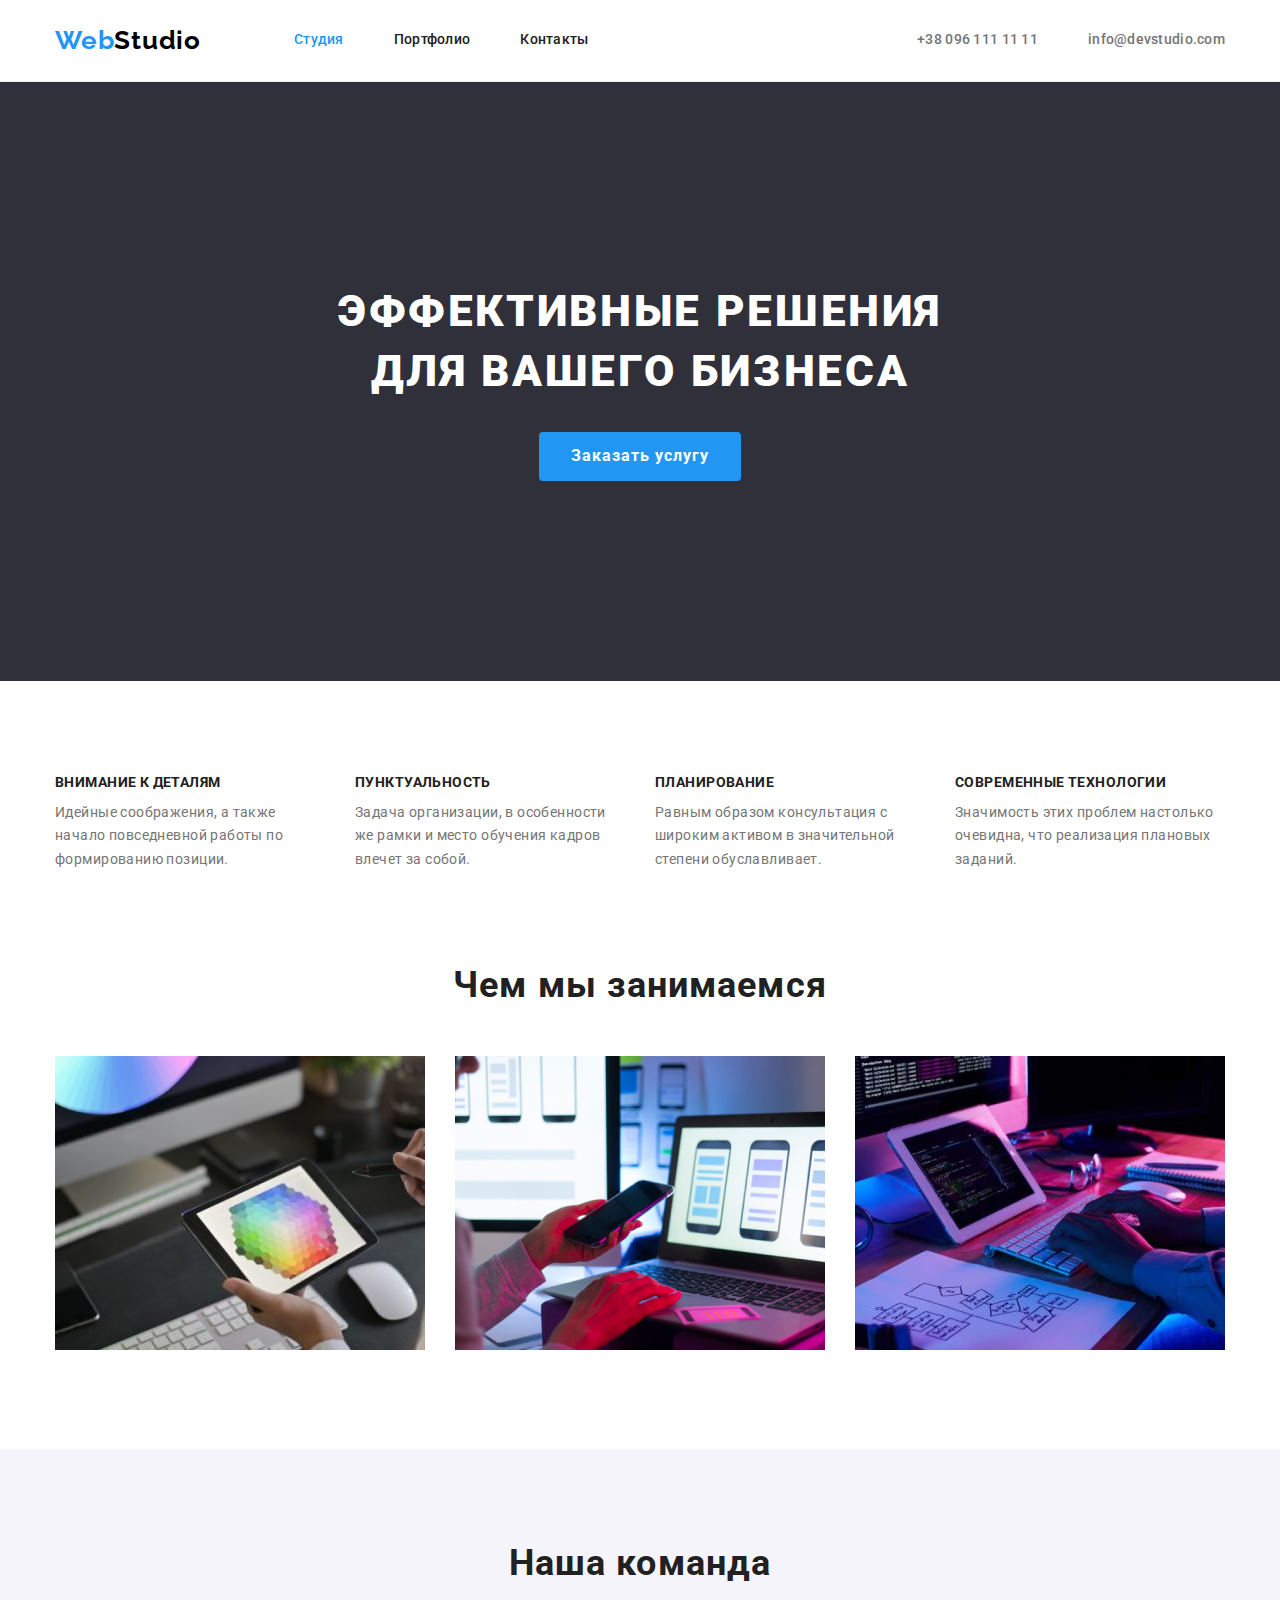
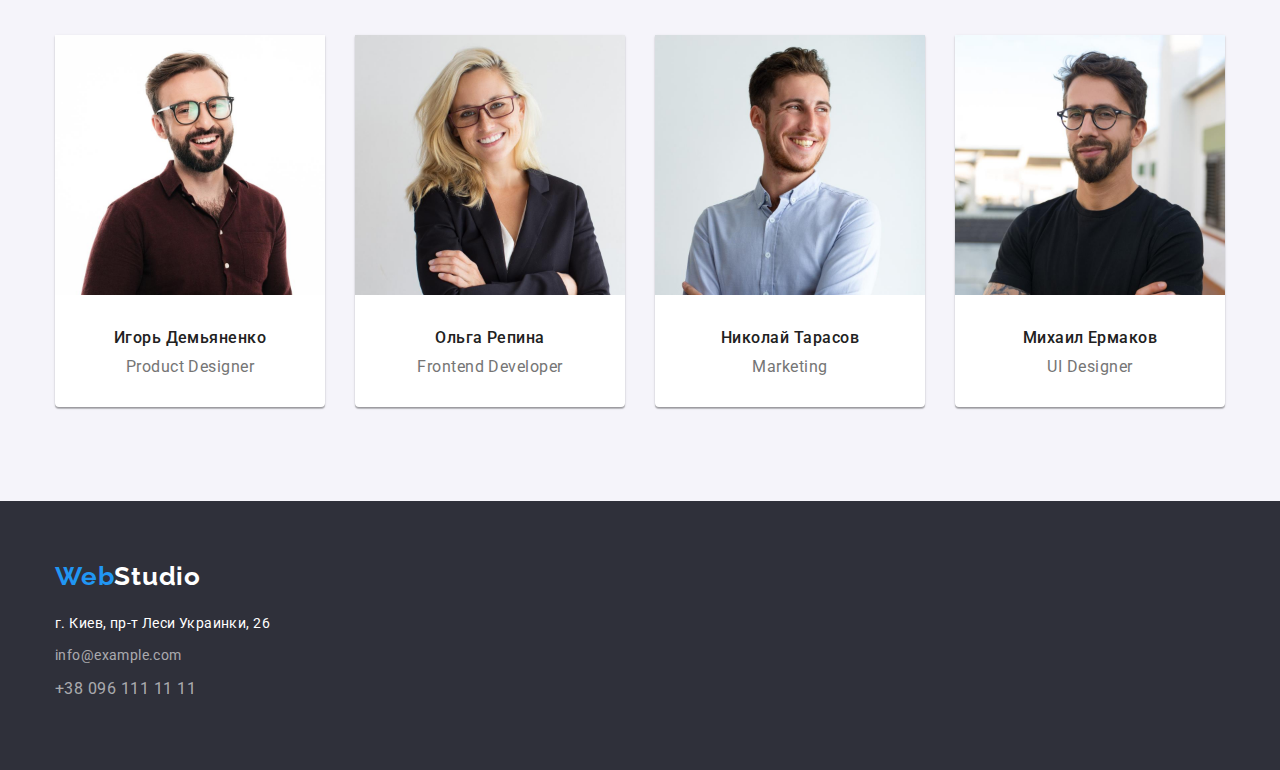
==== index.html @ f5efb0a4 "Initial commit" ====
<!DOCTYPE html>
<html lang="en">
  <head>
    <meta charset="UTF-8" />
    <meta http-equiv="X-UA-Compatible" content="IE=edge" />
    <meta name="viewport" content="width=device-width, initial-scale=1.0" />
    <title>WebStudio 2</title>
    <!-- Project fonts -->
    <link
    rel="stylesheet"
    href="https://cdnjs.cloudflare.com/ajax/libs/modern-normalize/1.0.0/modern-normalize.min.css"
  />
    <link rel="preconnect" href="https://fonts.googleapis.com" />
    <link rel="preconnect" href="https://fonts.gstatic.com" crossorigin />
    <link href="https://fonts.googleapis.com/css2?family=Roboto:wght@400;500;700;900&display=swap" rel="stylesheet"> 
    <link href="https://fonts.googleapis.com/css2?family=Raleway:wght@700&display=swap" rel="stylesheet"/>
    <link rel="stylesheet" href="./css/style.css" />
  </head>
  <body>
    <header class="header">
      <div class="container header-container">
      <nav class="navbar">
        <p class="logo">Web<span style="color:rgb(0, 0, 0)">Studio</span></p>         
        <ul class="list">
          <li class="item"><a class="link active " href="./index.html">Студия</a></li>
          <li class="item"><a class="link " href="./portfolio.html">Портфолио</a></li>
          <li class="item"><a class="link" href="Контакты">Контакты</a></li>
        </ul>
      </nav>
      <ul class="contacts">
        <li class="contact-item"><a class="contact" href="tel:0961111111">+38 096 111 11 11</a></li>

        <li class="contact-item"><a class="contact" href="mailto:info@devstudio.com">info@devstudio.com</a></li>
      </ul>
     </div></div> 
    </header>
    <main>
     <section class="hero">
      <div class="container hero-container">
          <h1 class="hero-title">Эффективные решения для вашего бизнеса</h1>
          <button type="button" class="button">Заказать услугу</button>
        </div>
       
        </section>
    

      <section class="about-section">
        <div class="container"><ul class="list-items">
          <li class="list-item">
            <h3 class="subheader">Внимание к деталям</h3>
            <p class="description">Идейные соображения, а также начало повседневной работы по формированию позиции.</p>
          </li>
          <li class="list-item">
            <h3 class="subheader">Пунктуальность</h3>
            <p class="description">Задача организации, в особенности же рамки и место обучения кадров влечет за собой.</p>
          </li>
          <li class="list-item">
            <h3 class="subheader">Планирование</h3>
            <p class="description">Равным образом консультация с широким активом в значительной степени обуславливает.</p>
          </li>
          <li class="list-item">
            <h3 class="subheader">Современные технологии</h3>
            <p class="description">Значимость этих проблем настолько очевидна, что реализация плановых заданий.</p>
          </li>
        </ul></div>
      </section>
        
      <section class="img-group section">
        <div class="container">
          <h2 class="title">Чем мы занимаемся</h2>
          <ul class="img-list">
            <li class="img"><img src="./images/planshet.jpg" alt="Создаем современные веб сайты"/></li>
            <li class="img"><img src="./images/phone.jpg" alt="Интегрируем под работу на мобильных устройствах"/>
            </li>
            <li class="img"><img src="./images/keyboard.jpg" alt="Оформляем веб дизайн"/></li>
          </ul></div>
      </section>
      <section class="member-section section">
        <div class="container"><h2 class="title">Наша команда</h2>
          <ul class="team-cards">
            <li class="team-card" >
              <img class="img-member" src="./images/igor.jpg" alt="Игорь Демьяненко"/>
              <div class="member-info"><h3 class="member-name">Игорь Демьяненко</h3>
                <p class="member-role">Product Designer</p></div>
            </li>
  
            <li class="team-card">  
              <img class="img-member" src="./images/olga.jpg" alt="Ольга Репина" />
             <div class="member-info"><h3 class="member-name">Ольга Репина</h3>
              <p class="member-role">Frontend Developer</p></div> 
            </li>
  
            <li class="team-card">                  
              <img class="img-member" src="./images/nik.jpg" alt="Николай Тарасов" />
              <div class="member-info"><h3 class="member-name">Николай Тарасов</h3>
                <p class="member-role">Marketing</p></div>
            </li>                           
  
            <li class="team-card">
              <img  class="img-member" src="./images/misha.jpg" alt="Михаил Ермаков"/>
              <div class="member-info"><h3 class="member-name">Михаил Ермаков</h3>
                <p class="member-role">UI Designer</p></div>
            </li>
          </ul></div>
        
      </section>
    </main>

    <footer class="footer">
      <div class="container"><p class="footer-logo">Web<span style="color:white">Studio</span></p>
        <address>
          <ul class="footer-contacts">
          <li class="adress-item"><p class="adress">г. Киев, пр-т Леси Украинки, 26</p></li>
         <li class="adress-item"><a  class="email" href="mailto:info@example.com">info@example.com</a></li> 
          <li class="adress-item"><a class="phone" href="tel:0961111111">+38 096 111 11 11</a></li>
        </ul>
        </address></div>
      
    </footer>
  </body>
</html>
---- css/style.css ----
*,
*::before,
*::after {
  box-sizing: border-box;
 
}
:root {
    --main-bg-color:#2F303A;
    --title-color: #212121;
    --descp-color:#757575;
    --button-bg-color: #2196F3;
  }
body{
    font-family: 'Roboto';
    font-style: normal;
    
}
h1, h2, h3, h4, p, ul, li{
    margin:0;
}
.navbar{
    display: flex;
    align-items: center;
    justify-content: center;
}

.item:last-child{
margin-right: 0px;
}
.header-container{

    display: flex;
align-items: center;

}
.container{
padding-right: 15px;
padding-left: 15px;
margin-left: auto;
margin-right: auto;

width: 1200px;
}
.hero-container{
    display: flex;
    flex-direction: column;
    align-items: center;
    justify-content: center;
    padding-top: 200px;
    padding-bottom: 200px;


}
.hero{
  background-color: var(--main-bg-color);
    display: block;
}

.header{
    background: #FFFFFF;
    border-bottom: 1px solid #ECECEC;
}
.hero-title{
    height: 120px;
    width: 696px;
box-sizing: border-box;
font-weight: 900;
font-size: 44px;
line-height: 1.36;
text-align: center;
letter-spacing: 0.06em;
text-transform: uppercase;
color: #FFFFFF;
}
.title{
    margin-bottom: 50px;
font-weight: 700;
font-size: 36px;
line-height: 1.16;
text-align: center;
letter-spacing: 0.03em;

color: var(--title-color);
}
.subheader{
    margin-bottom: 10px;
font-weight: 700;
font-size: 14px;
line-height: 1.14;
letter-spacing: 0.03em;
text-transform: uppercase;
color: var(--title-color);


}
.description{
    box-sizing: content-box;
    width: 270px;
    height: 70px;
font-size: 14px;
line-height: 1.7;
letter-spacing: 0.03em;

color: var(--descp-color);


}
.phone{

text-decoration: none;
color: var(--descp-color);
font-size: 1.7;
line-height: 24px;
letter-spacing: 0.03em;
color: rgba(255, 255, 255, 0.6);
}
.item{
margin-right: 50px;
}
.contact-item{
    margin-right: 50px;
}
.contact-item:last-child{
    margin-right: 0px;
}
.button{
    margin-top: 30px;
    padding-top: 10px;
    padding-bottom: 10px;
    padding-right: 32px;
    padding-left: 32px;
background: var(--button-bg-color) ;
border-radius: 4px;
outline: none;
  cursor: pointer;
  border: none;
  font-weight: 700;
font-size: 16px;
line-height: 1.8;
align-items: center;
text-align: center;
letter-spacing: 0.06em;
color: #FFFFFF;
}
.button:hover{
    background: #188CE8;
border-radius: 4px;
}
.logo{
font-family: 'Raleway';
font-weight: 700;
font-size: 26px;
line-height: 1.19;
letter-spacing: 0.03em;
margin-right: 93px;
color: var(--button-bg-color);
padding-top: 25px;
padding-bottom: 25px;
}
.footer-logo{
    font-family: 'Raleway';
    font-weight: 700;
    font-size: 26px;
    line-height: 1.19;
    letter-spacing: 0.03em;
    color: var(--button-bg-color);
    margin-bottom: 20px;
    }

.list{
    padding-left: 0px;
display: flex;
list-style: none;
font-weight: 500;
font-size: 14px;
line-height: 1.14;
letter-spacing: 0.02em;
color: var(--title-color);
}
.footer{
    padding-top: 60px;
    padding-bottom: 60px;
    background: var(--main-bg-color)
}

.img-member{
width: 270px;
height: auto;
}
.team-card{
margin-right: 30px;
    background: #FFFFFF;
box-shadow: 0px 1px 3px rgba(0, 0, 0, 0.12), 0px 1px 1px rgba(0, 0, 0, 0.14), 0px 2px 1px rgba(0, 0, 0, 0.2);
border-radius: 0px 0px 4px 4px;
}
.team-card:last-child{
    margin-right: 0px;

}


.member-name{
    margin-bottom: 10px;
font-weight: 500;
font-size: 16px;
line-height: 1.18;
text-align: center;
letter-spacing: 0.03em;
color: var(--title-color);
}
.member-role{

font-size: 16px;
line-height: 1.18;
text-align: center;
letter-spacing: 0.03em;

color: var(--descp-color);


}
.member-info{
    padding-bottom: 30px;
    padding-top: 30px;

}
.filter-buttons{
    margin-bottom: 50px;
  padding-left:0px ;
    justify-content: center;
    display: flex;
list-style: none;
text-align: center;

}
.filter-button{
    margin: 4px;
    padding-top: 6px;
    padding-bottom: 6px;
    padding-left: 22px;
    padding-right: 22px;
    font-family: 'Roboto';
    background: #F5F4FA;
    border-radius: 4px;
    font-weight: 500;
    font-size: 16px;
    line-height: 1.6;
    text-align: center;
    letter-spacing: 0.03em;
    color: var(--title-color);
    cursor: pointer;
    border: none;
}
.filter-name{
font-weight: 500;
font-size: 16px;
line-height: 1.6;
text-align: center;
letter-spacing: 0.03em;

color: var(--title-color);
}
.active-button{
  background: var(--button-bg-color);
  color: #FFFFFF;
 box-shadow: 0px 3px 1px rgba(0, 0, 0, 0.1), 0px 1px 2px rgba(0, 0, 0, 0.08), 0px 2px 2px rgba(0, 0, 0, 0.12);
  border-radius: 4px;
font-weight: 500;
font-size: 16px;
line-height: 1.6;
text-align: center;
letter-spacing: 0.03em;
color: #FFFFFF;
    
}
.filter-button:active{
    background: var(--button-bg-color);
    color: #FFFFFF;
box-shadow: 0px 3px 1px rgba(0, 0, 0, 0.1), 0px 1px 2px rgba(0, 0, 0, 0.08), 0px 2px 2px rgba(0, 0, 0, 0.12);
border-radius: 4px;
font-weight: 500;
font-size: 16px;
line-height: 1.6;
text-align: center;
letter-spacing: 0.03em;
color: #FFFFFF;
}
.item-list{
    display: flex;
    align-items: center;
    padding-left: 0px;
    flex-wrap: wrap;
    margin-bottom: -30px;
    margin-right: -30px;
 
}


.item-card{
  
  width: 370px;
  height: 404px;
  margin-bottom: 30px;
  margin-right: 30px;
list-style: none;
background: #FFFFFF;
border: 1px solid #EEEEEE;
box-sizing: border-box;

}
.item-card:nth-child(n+7){
margin-bottom: 0px;
}
.item-info{
    padding-top: 20px;
padding-left: 24px;
padding-right: 24px;
    padding-bottom: 20px;
}
.item-header{
   margin-bottom: 4px;
    font-size: 18px;
    line-height: 2;
   letter-spacing: 0.06em;
    color: var(--title-color);}
    .item-name{
        
        font-style: normal;
font-weight: 400;
font-size: 16px;
line-height: 1.8;
letter-spacing: 0.03em;
color: var(--descp-color);
    }
.adress{
font-style: normal;
font-size: 14px;
line-height: 1.7;
letter-spacing: 0.03em;
color: #FFFFFF;
}
.email{
    font-style: normal;
    font-size: 14px;
    line-height: 1.7;
    letter-spacing: 0.03em;
    color: rgba(255, 255, 255, 0.6);
    text-decoration: none;
}
.list-item{
    list-style: none;

}
.list-item:first-child{
  margin-left: 0px;

}
.list-items{
    justify-content: space-between;
    display: flex;
    padding: 0px;
}

.items-section{
    padding-top: 94px;
    padding-bottom: 50px;
   padding-bottom: 94px;
}
  
.contacts{
    margin-left: auto;
    padding-left: 0px;
    align-items: center;
    display: flex;
    list-style: none;
    text-decoration: none;
    font-style: normal;
    
}
.footer-contacts{
    padding-left: 0px;
    display: flex;
    flex-direction: column;
    list-style: none;
    text-decoration: none;
    font-style: normal;
}
.contact{
    display: block;
    padding-top: 25px;
    padding-bottom: 25px;
text-decoration: none;
font-weight: 500;
font-size: 14px;
line-height: 1.14;
letter-spacing: 0.02em;
color: var(--descp-color);
}
.link:hover{
    color: var(--button-bg-color);

}
.contact:hover{
    color: var(--button-bg-color);
}
.contact:focus{
    color: var(--button-bg-color);
}
.section{
    width: 100%;
    padding-top:94px;
    padding-bottom: 94px;
}

.about-section{
    padding-top: 94px;
}

.member-section{
    background-color:#F5F4FA;
}
.link{
    display: block;
    padding-top: 25px;
padding-bottom: 25px;
    text-decoration: none;
font-style: normal;
font-weight: 500;
font-size: 14px;
line-height: 1.14;
letter-spacing: 0.02em;

color: var(--title-color);
}
.active{
    color: var(--button-bg-color);
    }
    .team-cards{
        padding-left: 0px;
        display: flex;
        background: #F5F4FA;
        list-style: none;
    }
    
  
    .img-list{
        padding-left: 0px;
        list-style: none;
        display: flex;
        justify-content: space-between;
    }
   
    .link:focus{
        color: var(--button-bg-color);

    }
    .adress-item{
        margin-bottom: 9px;
    }
     .footer-contacts:last-child{
        margin-bottom: 0px;
     }
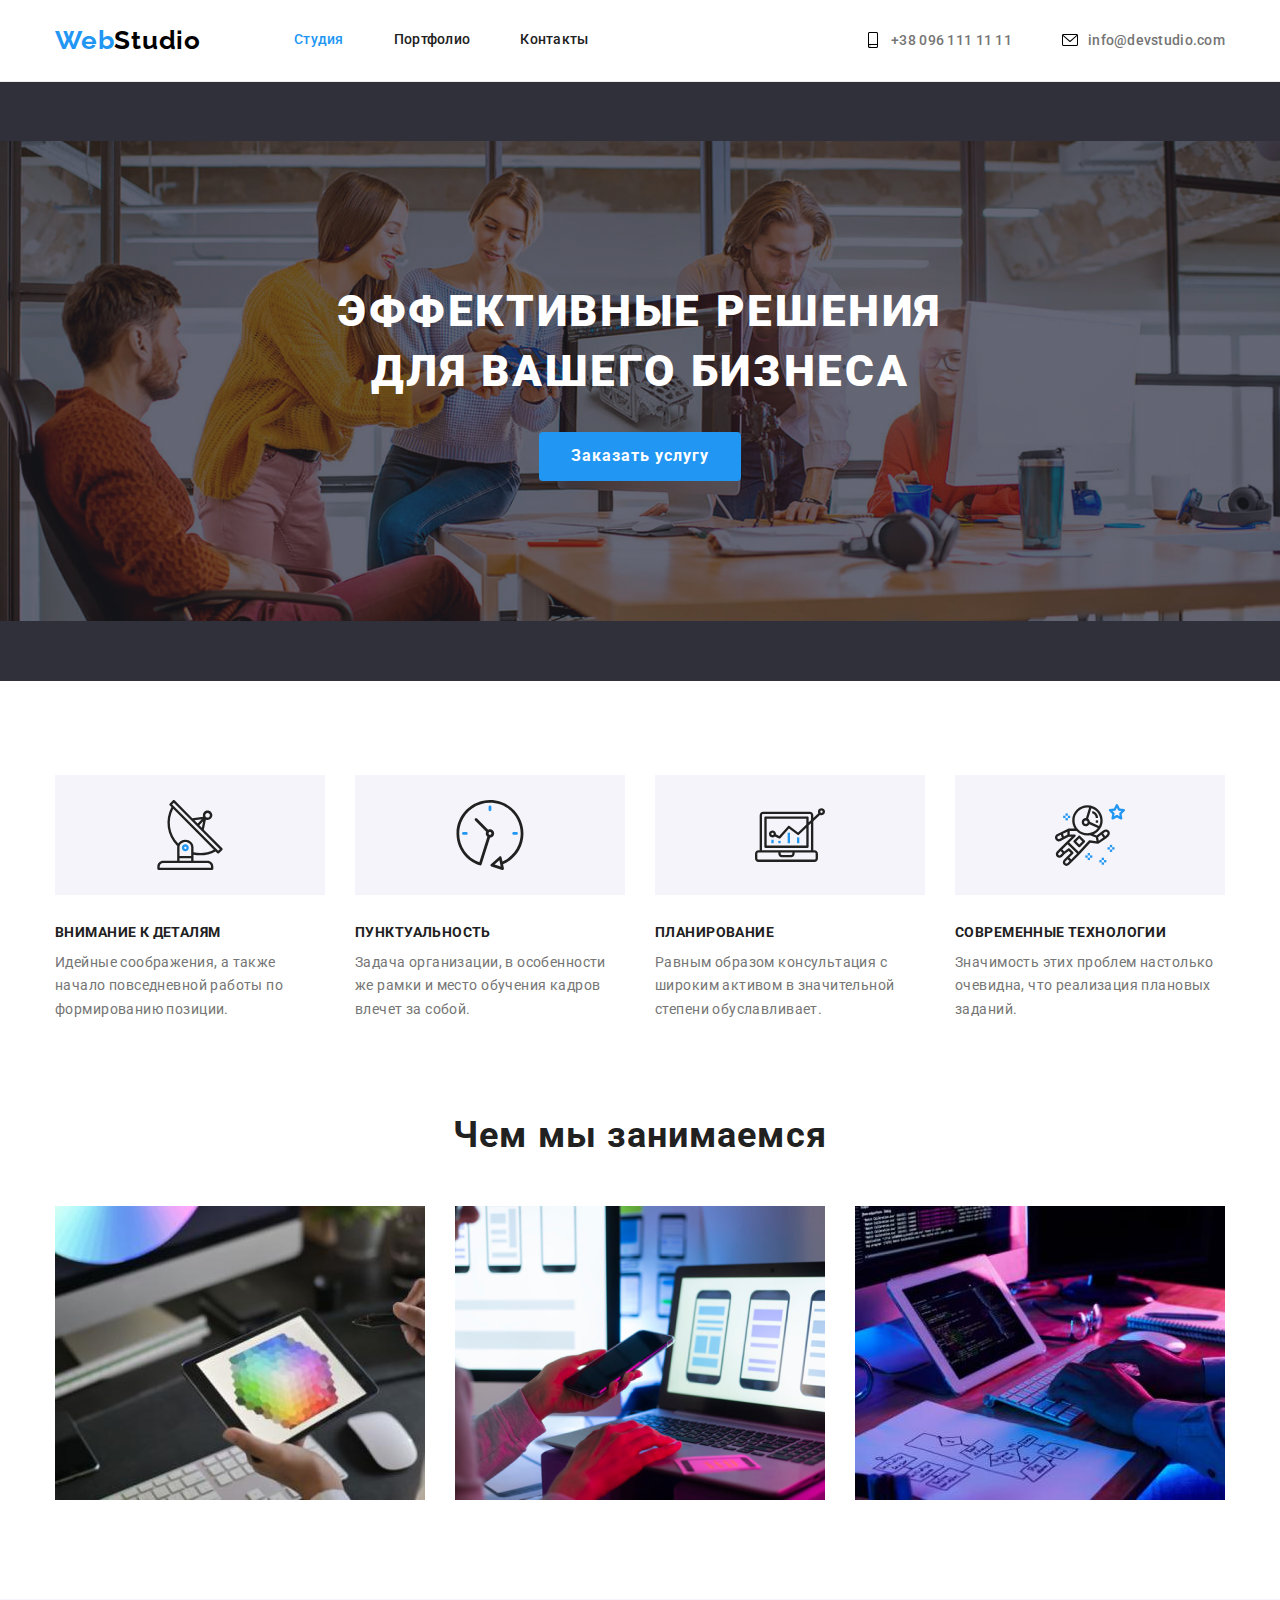
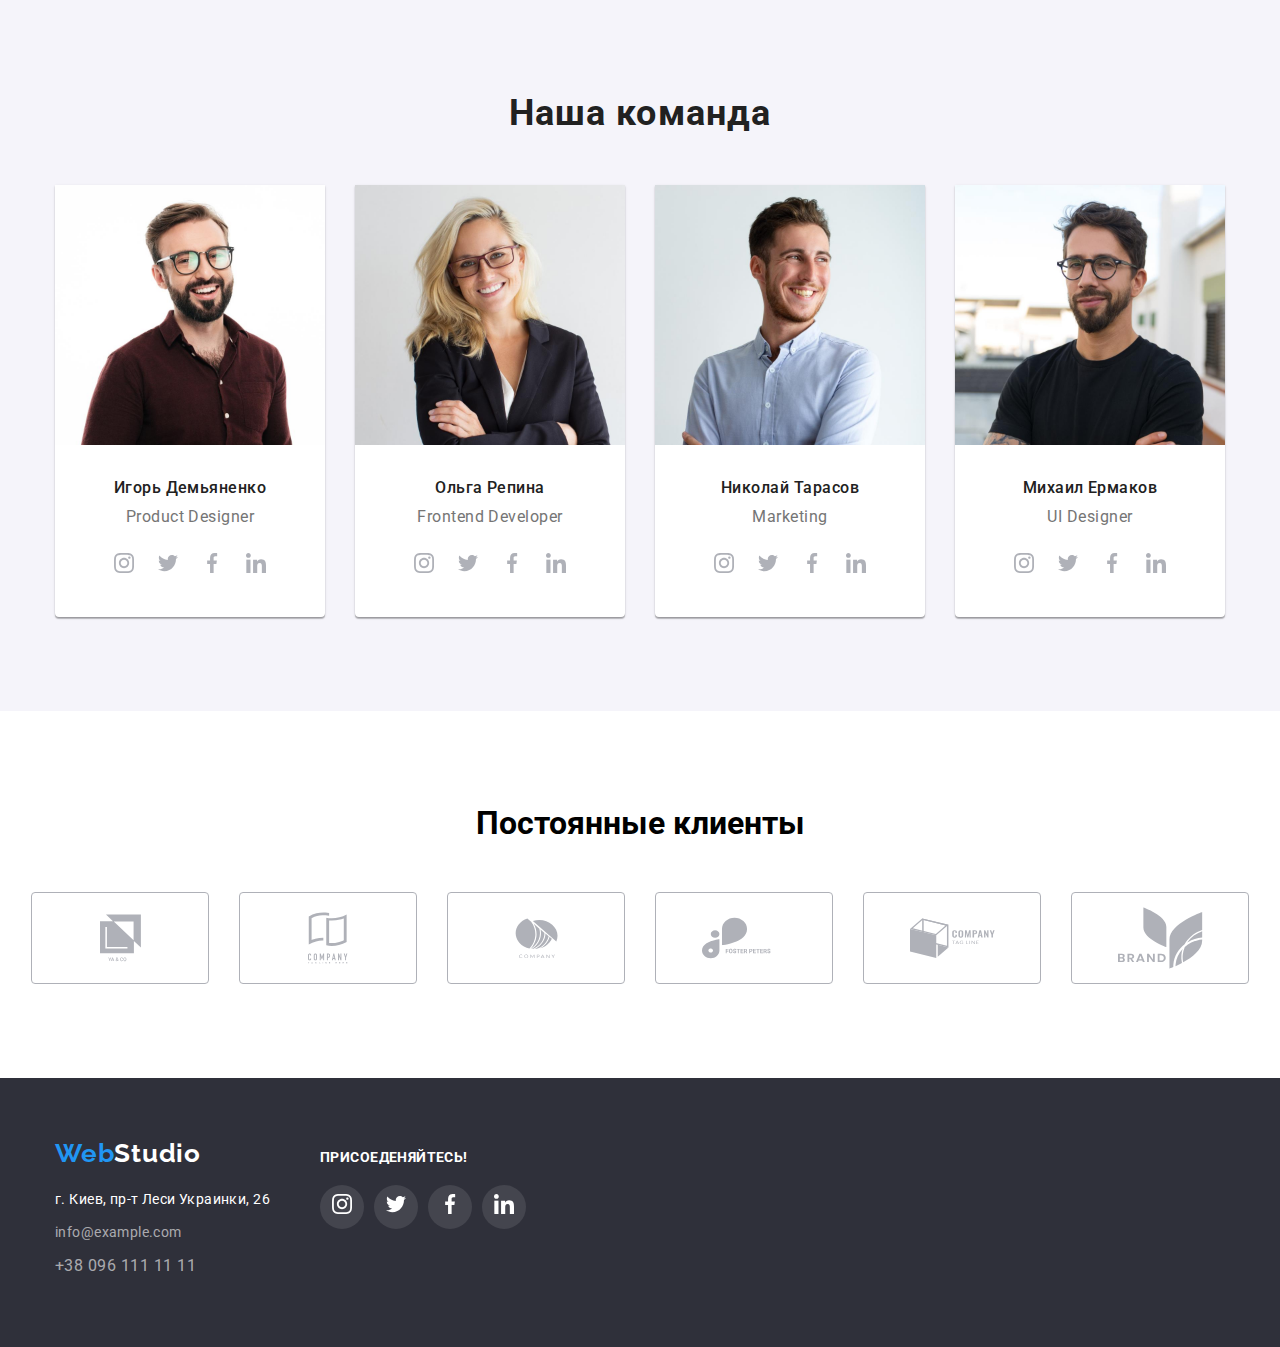
==== commit a1d945b6: "Add files via upload" ====
--- a/index.html
+++ b/index.html
@@ -28,11 +28,16 @@
         </ul>
       </nav>
       <ul class="contacts">
-        <li class="contact-item"><a class="contact" href="tel:0961111111">+38 096 111 11 11</a></li>
+ 
+        <li class="contact-item"><a class="contact" href="tel:0961111111"> <svg class="contact-icon" width="16px" heigth="16px">
+          <use href="./icon/sprite.svg#icon-smartphone"></use>
+        </svg>+38 096 111 11 11</a></li>
 
-        <li class="contact-item"><a class="contact" href="mailto:info@devstudio.com">info@devstudio.com</a></li>
+        <li class="contact-item"><a class="contact" href="mailto:info@devstudio.com"><svg class="contact-icon" width="16px" heigth="16px">
+          <use href="./icon/sprite.svg#icon-envelope"></use>
+        </svg>info@devstudio.com</a></li>
       </ul>
-     </div></div> 
+     </div>
     </header>
     <main>
      <section class="hero">
@@ -47,18 +52,30 @@
       <section class="about-section">
         <div class="container"><ul class="list-items">
           <li class="list-item">
+            <div class="icon"><svg width="70px" heigth="70px">
+              <use href="./icon/sprite.svg#icon-antenna"></use>
+            </svg></div>
             <h3 class="subheader">Внимание к деталям</h3>
             <p class="description">Идейные соображения, а также начало повседневной работы по формированию позиции.</p>
           </li>
           <li class="list-item">
+            <div class="icon"><svg width="70px" heigth="70px">
+              <use href="./icon/sprite.svg#icon-clock"></use>
+            </svg></div>
             <h3 class="subheader">Пунктуальность</h3>
             <p class="description">Задача организации, в особенности же рамки и место обучения кадров влечет за собой.</p>
           </li>
           <li class="list-item">
+            <div class="icon"><svg width="70px" heigth="70px">
+              <use href="./icon/sprite.svg#icon-diagram"></use>
+            </svg></div>
             <h3 class="subheader">Планирование</h3>
             <p class="description">Равным образом консультация с широким активом в значительной степени обуславливает.</p>
           </li>
           <li class="list-item">
+            <div class="icon"><svg width="70px" heigth="70px">
+              <use href="./icon/sprite.svg#icon-astronaut"></use>
+            </svg></div>
             <h3 class="subheader">Современные технологии</h3>
             <p class="description">Значимость этих проблем настолько очевидна, что реализация плановых заданий.</p>
           </li>
@@ -81,40 +98,212 @@
             <li class="team-card" >
               <img class="img-member" src="./images/igor.jpg" alt="Игорь Демьяненко"/>
               <div class="member-info"><h3 class="member-name">Игорь Демьяненко</h3>
-                <p class="member-role">Product Designer</p></div>
-            </li>
-  
+                <p class="member-role">Product Designer</p>
+               <ul class="social-links">
+                  <li class="social-link">                      <a href="">
+                      <svg width="20" heigth="20">
+                        <use href="./icon/sprite.svg#icon-instagram"></use>
+                      </svg>
+                    </a>
+                  </li>
+                  <li class="social-link">                      <a href="">
+                      <svg width="20px" heigth="20px">
+                        <use href="./icon/sprite.svg#icon-twitter"></use>
+                      </svg>
+                    </a>
+                  </li>
+                  <li class="social-link">                      <a href="">
+                      <svg width="20" heigth="20">
+                        <use href="./icon/sprite.svg#icon-facebook"></use>
+                      </svg>
+                    </a>
+                  </li>
+                  <li class="social-link">
+                    <a  href="">
+                      <svg class='soc-link' width="20" heigth="20">
+                        <use href="./icon/sprite.svg#icon-linkedin"></use>
+                      </svg>
+                    </a>
+                  </li>
+                </ul></div>
+               
+                         </li>
+      
             <li class="team-card">  
               <img class="img-member" src="./images/olga.jpg" alt="Ольга Репина" />
              <div class="member-info"><h3 class="member-name">Ольга Репина</h3>
-              <p class="member-role">Frontend Developer</p></div> 
-            </li>
+              <p class="member-role">Frontend Developer</p>    <ul class="social-links">
+                <li class="social-link">                      <a href="">
+                    <svg width="20" heigth="20">
+                      <use href="./icon/sprite.svg#icon-instagram"></use>
+                    </svg>
+                  </a>
+                </li>
+                <li class="social-link">                      <a href="">
+                    <svg width="20px" heigth="20px">
+                      <use href="./icon/sprite.svg#icon-twitter"></use>
+                    </svg>
+                  </a>
+                </li>
+                <li class="social-link">                      <a href="">
+                    <svg width="20" heigth="20">
+                      <use href="./icon/sprite.svg#icon-facebook"></use>
+                    </svg>
+                  </a>
+                </li>
+                <li class="social-link">
+                  <a  href="">
+                    <svg class='soc-link' width="20" heigth="20">
+                      <use href="./icon/sprite.svg#icon-linkedin"></use>
+                    </svg>
+                  </a>
+                </li>
+              </ul></div>
+             
+                       </li>
   
             <li class="team-card">                  
               <img class="img-member" src="./images/nik.jpg" alt="Николай Тарасов" />
               <div class="member-info"><h3 class="member-name">Николай Тарасов</h3>
-                <p class="member-role">Marketing</p></div>
-            </li>                           
+                <p class="member-role">Marketing</p>    <ul class="social-links">
+                  <li class="social-link">                      <a href="">
+                      <svg width="20" heigth="20">
+                        <use href="./icon/sprite.svg#icon-instagram"></use>
+                      </svg>
+                    </a>
+                  </li>
+                  <li class="social-link">                      <a href="">
+                      <svg width="20px" heigth="20px">
+                        <use href="./icon/sprite.svg#icon-twitter"></use>
+                      </svg>
+                    </a>
+                  </li>
+                  <li class="social-link">                      <a href="">
+                      <svg width="20" heigth="20">
+                        <use href="./icon/sprite.svg#icon-facebook"></use>
+                      </svg>
+                    </a>
+                  </li>
+                  <li class="social-link">
+                    <a  href="">
+                      <svg class='soc-link' width="20" heigth="20">
+                        <use href="./icon/sprite.svg#icon-linkedin"></use>
+                      </svg>
+                    </a>
+                  </li>
+                </ul></div>
+               
+                         </li>
   
             <li class="team-card">
               <img  class="img-member" src="./images/misha.jpg" alt="Михаил Ермаков"/>
               <div class="member-info"><h3 class="member-name">Михаил Ермаков</h3>
-                <p class="member-role">UI Designer</p></div>
-            </li>
+                <p class="member-role">UI Designer</p>    <ul class="social-links">
+                  <li class="social-link">                      <a href="">
+                      <svg width="20" heigth="20">
+                        <use href="./icon/sprite.svg#icon-instagram"></use>
+                      </svg>
+                    </a>
+                  </li>
+                  <li class="social-link">                      <a href="">
+                      <svg width="20px" heigth="20px">
+                        <use href="./icon/sprite.svg#icon-twitter"></use>
+                      </svg>
+                    </a>
+                  </li>
+                  <li class="social-link">                      <a href="">
+                      <svg width="20" heigth="20">
+                        <use href="./icon/sprite.svg#icon-facebook"></use>
+                      </svg>
+                    </a>
+                  </li>
+                  <li class="social-link">
+                    <a  href="">
+                      <svg class='soc-link' width="20" heigth="20">
+                        <use href="./icon/sprite.svg#icon-linkedin"></use>
+                      </svg>
+                    </a>
+                  </li>
+                </ul></div>
+               
+                         </li>
           </ul></div>
         
       </section>
     </main>
+    <section class="clients container">
+      <h1 class="clients-title">Постоянные клиенты</h1>
+      <ul class="clients-list">
+        <li class="client-item"><svg width="41" heigth="47">
+          <use href="./icon/clients.svg#Union"></use>
+        </svg></li>
+        <li class="client-item"><svg width="40" heigth="41">
+          <use href="./icon/clients.svg#company"></use>
+        </svg></li>
+        <li class="client-item"><svg width="43" heigth="41">
+          <use href="./icon/clients.svg#icon-Object"></use>
+        </svg></li>
+        <li class="client-item"><svg width="85" heigth="41">
+          <use href="./icon/clients.svg#foster"></use>
+        </svg></li>       
+        <li class="client-item"><svg width="85" heigth="41">
+          <use href="./icon/clients.svg#icon-Object1"></use>
+        </svg></li>  
+        <li class="client-item"><svg width="85" heigth="41">
+          <use href="./icon/clients.svg#icon-group2"></use>
+        </svg></li>       
+      </ul>
+      
+    </section>
 
     <footer class="footer">
-      <div class="container"><p class="footer-logo">Web<span style="color:white">Studio</span></p>
+      <div class="container footer-container">
+        
+      <div class="adress-wrap">  <p class="footer-logo">Web<span style="color:white">Studio</span></p>
         <address>
           <ul class="footer-contacts">
           <li class="adress-item"><p class="adress">г. Киев, пр-т Леси Украинки, 26</p></li>
          <li class="adress-item"><a  class="email" href="mailto:info@example.com">info@example.com</a></li> 
           <li class="adress-item"><a class="phone" href="tel:0961111111">+38 096 111 11 11</a></li>
         </ul>
-        </address></div>
+        </address>
+</div>        
+<div ><p class="join"> Присоеденяйтесь!</p>
+  <ul class="social-links">
+   
+    <li class="social-link-footer">                      <a href="">
+        <svg width="20" heigth="20">
+          <use href="./icon/sprite.svg#icon-instagram"></use>
+        </svg>
+      </a>
+    </li>
+    <li class="social-link-footer">                      <a href="">
+        <svg width="20px" heigth="20px">
+          <use href="./icon/sprite.svg#icon-twitter"></use>
+        </svg>
+      </a>
+    </li>
+    <li class="social-link-footer">                      <a href="">
+        <svg width="20" heigth="20">
+          <use href="./icon/sprite.svg#icon-facebook"></use>
+        </svg>
+      </a>
+    </li>
+    <li class="social-link-footer">
+      <a  href="">
+        <svg class='soc-link' width="20" heigth="20">
+          <use href="./icon/sprite.svg#icon-linkedin"></use>
+        </svg>
+      </a>
+    </li>
+  </ul></div>
+        
+        
+      </div>  
+   
+       
+   
+       
       
     </footer>
   </body>
--- a/css/style.css
+++ b/css/style.css
@@ -15,8 +15,10 @@
     font-style: normal;
     
 }
-h1, h2, h3, h4, p, ul, li{
+h1, h2, h3, h4, p, ul, li, a{
     margin:0;
+    padding: 0px;
+    
 }
 .navbar{
     display: flex;
@@ -47,11 +49,17 @@
     align-items: center;
     justify-content: center;
     padding-top: 200px;
-    padding-bottom: 200px;
-
-
-}
+    padding-bottom: 200px;}
+
 .hero{
+    margin-left: auto;
+margin-right: auto;
+max-width: 1600px;
+background-size: cover;
+    background-image:linear-gradient(rgba(47, 48, 58, 0.4), rgba(47, 48, 58, 0.4)), url('../images/background.jpg');
+    background-size: contain;
+    background-position: 0%;
+    background-repeat: no-repeat;
   background-color: var(--main-bg-color);
     display: block;
 }
@@ -118,6 +126,7 @@
 margin-right: 50px;
 }
 .contact-item{
+  
     margin-right: 50px;
 }
 .contact-item:last-child{
@@ -177,12 +186,23 @@
 letter-spacing: 0.02em;
 color: var(--title-color);
 }
+
 .footer{
+    flex-wrap: wrap;
+    justify-content: baseline;
+align-items: flex-start;
+    display: flex;
     padding-top: 60px;
     padding-bottom: 60px;
     background: var(--main-bg-color)
 }
-
+.footer-container{
+    display: flex;
+align-items: baseline;
+}
+.adress-wrap{
+    margin-right: 50px ;
+}
 .img-member{
 width: 270px;
 height: auto;
@@ -209,7 +229,7 @@
 color: var(--title-color);
 }
 .member-role{
-
+margin-bottom: 16px;
 font-size: 16px;
 line-height: 1.18;
 text-align: center;
@@ -222,6 +242,7 @@
 .member-info{
     padding-bottom: 30px;
     padding-top: 30px;
+    
 
 }
 .filter-buttons{
@@ -370,6 +391,7 @@
 .contacts{
     margin-left: auto;
     padding-left: 0px;
+    justify-content: center;
     align-items: center;
     display: flex;
     list-style: none;
@@ -386,7 +408,10 @@
     font-style: normal;
 }
 .contact{
-    display: block;
+    height: 0;
+    display: flex;
+    justify-content: center;
+align-items: center;
     padding-top: 25px;
     padding-bottom: 25px;
 text-decoration: none;
@@ -402,6 +427,7 @@
 }
 .contact:hover{
     color: var(--button-bg-color);
+    fill: var(--button-bg-color);
 }
 .contact:focus{
     color: var(--button-bg-color);
@@ -459,4 +485,109 @@
     }
      .footer-contacts:last-child{
         margin-bottom: 0px;
-     }+     }
+     .contact-icon{
+         margin-right: 10px;
+     }
+     .contact-container{
+         display: flex;
+         align-items: center;
+         justify-content: center;
+     }
+     .icon{
+        display: flex;
+        align-items: center;
+        justify-content: center;
+        width: 270px;
+        height: 120px;
+        background-color: #F5F4FA;
+        margin-bottom: 30px;
+     }
+   .social-links{
+       padding-left: 0px;
+       margin-left: 0px;
+       list-style: none;;
+       display:flex;
+       align-items: center;
+       justify-content: center;
+   }
+   
+   .social-link{
+       border-radius: 50%;
+       display: flex;
+       align-items: center;
+       justify-content: center;
+       width: 44px;
+       height: 44px;
+       fill: #AFB1B8;
+   }
+   .social-link:hover{
+       background-color: var(--button-bg-color);
+     fill: white;
+
+   }
+   .join{
+    font-family: 'Roboto';
+    font-style: normal;
+    font-weight: 700;
+    font-size: 14px;
+    line-height: 16px;
+    letter-spacing: 0.03em;
+    text-transform: uppercase;
+    color: #FFFFFF;
+    margin-bottom: 20px;
+   }
+   .social-link-footer{
+       margin-right: 10px;
+    border-radius: 50%;
+    display: flex;
+    align-items: center;
+    justify-content: center;
+    width: 44px;
+    height: 44px;
+    fill:#FFFFFF;
+    background-color:  rgba(255, 255, 255, 0.1);
+}
+.social-link-footer:last-child{
+    margin-right: 0px;
+}
+.social-link-footer:hover{
+    background-color: #2196F3;
+}
+   .clients{
+       display:flex;
+       flex-direction: column;
+       align-items: center;
+       justify-content: center;
+       padding-top: 94px;
+       padding-bottom: 94px;
+   }
+   .clients-list{
+       display: flex;
+       list-style: none;
+   }
+   .clients-title{
+       margin-bottom: 50px;
+   }
+   .client-item{
+       display: flex;
+       align-items: center;
+       justify-content: center;
+       width: 178px;
+       height: 92px;
+       border: 1px solid #AFB1B8;
+       border-radius: 4px;
+       margin-right: 30px;
+       fill: #AFB1B8;
+
+   }
+   .client-item:last-child{
+       margin-right: 0px;
+
+   }
+   .client-item:hover{
+    fill: var(--button-bg-color);
+    border: 1px solid var(--button-bg-color);
+
+
+   }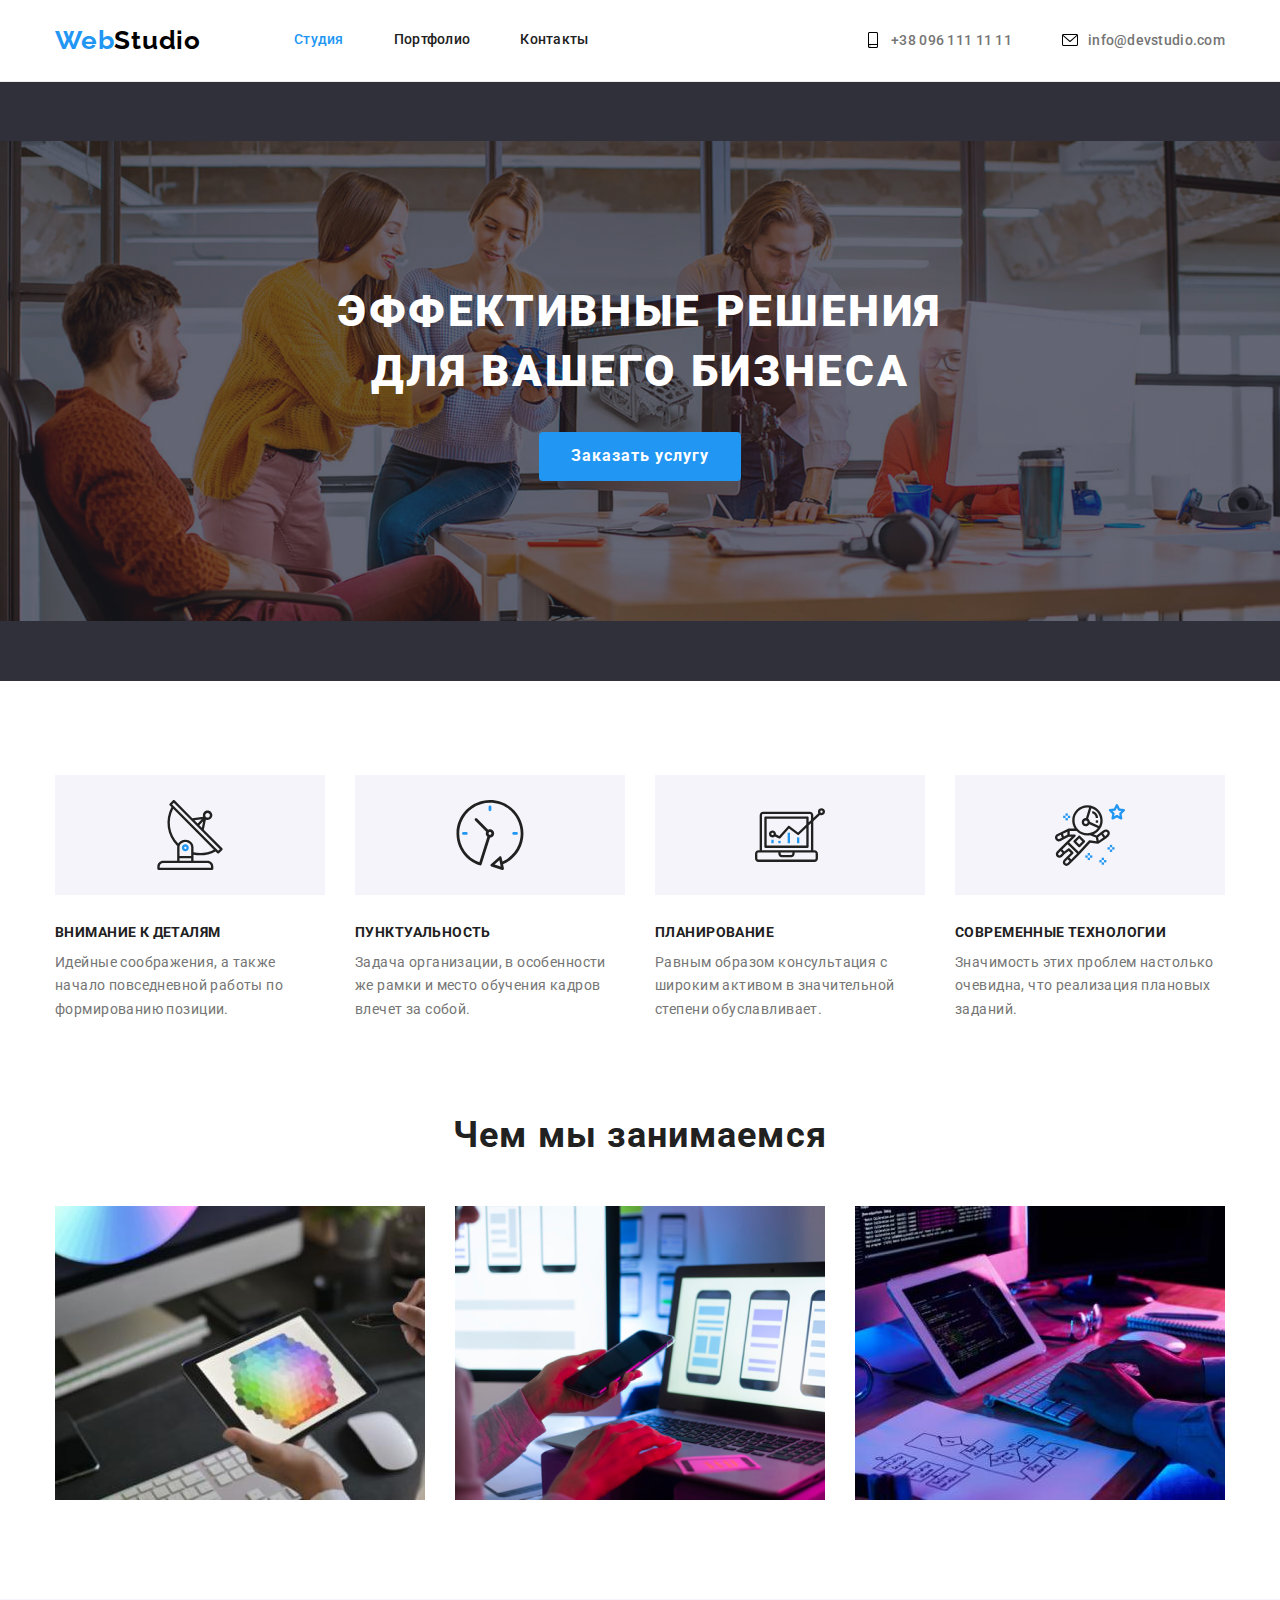
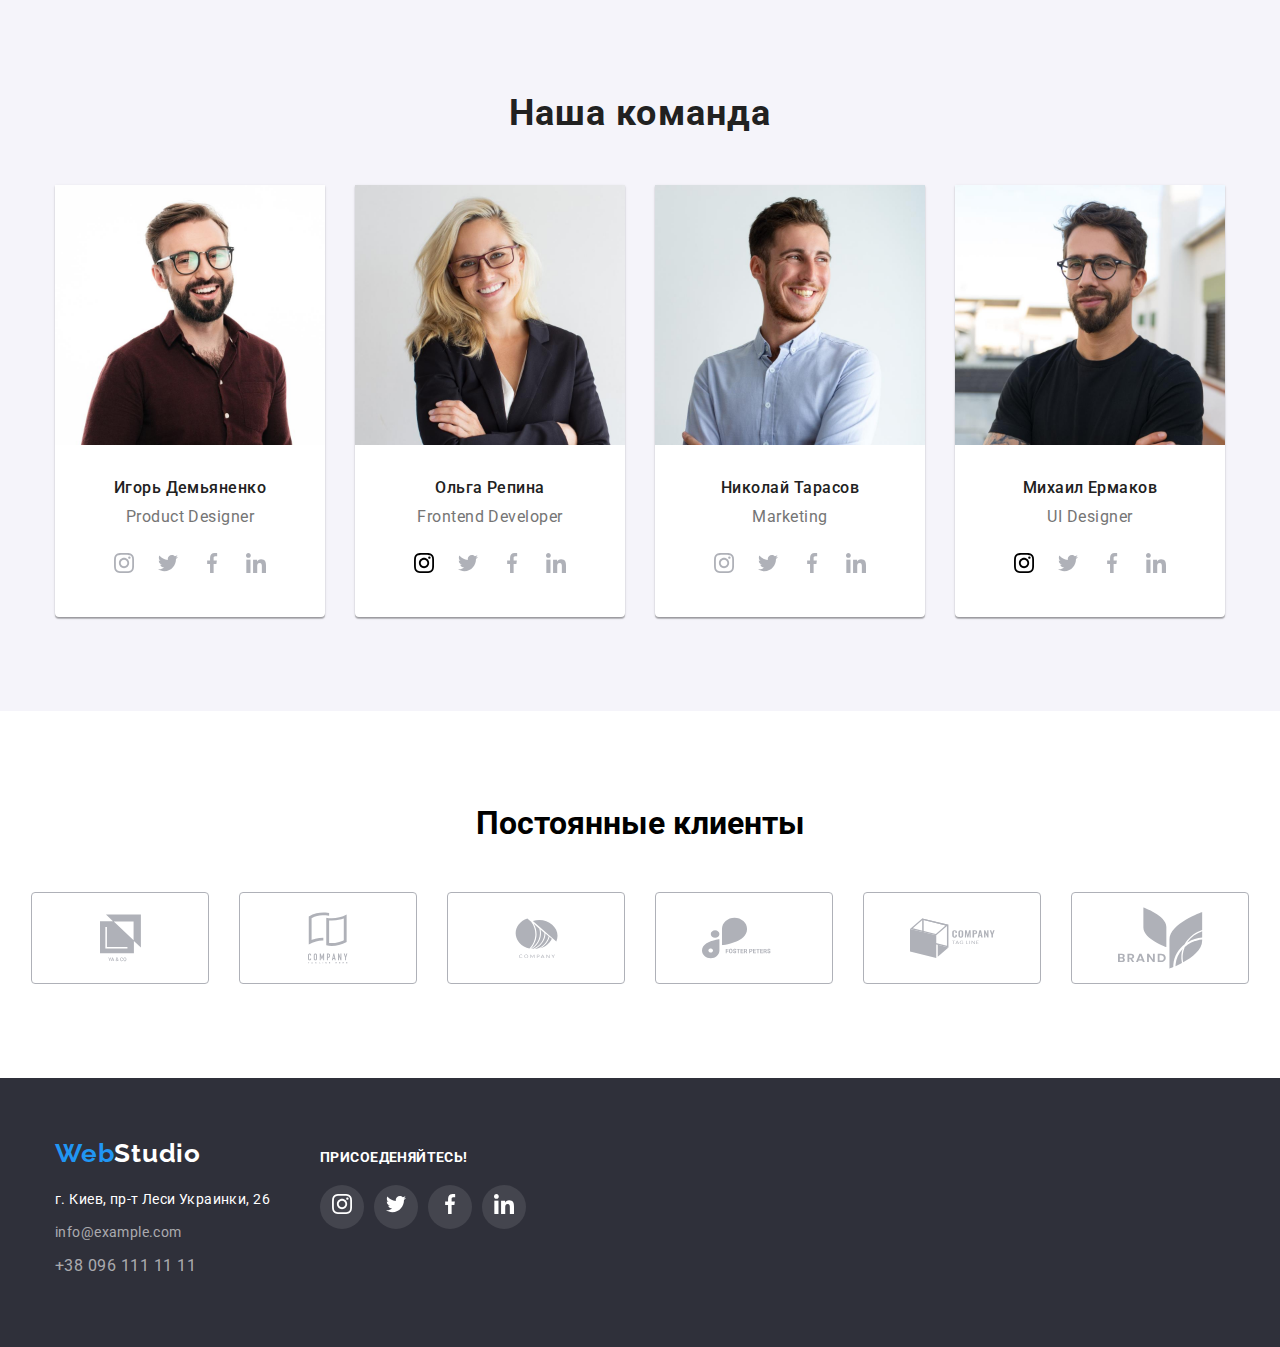
==== commit 1b9331c0: "Add files via upload" ====
--- a/index.html
+++ b/index.html
@@ -52,7 +52,7 @@
       <section class="about-section">
         <div class="container"><ul class="list-items">
           <li class="list-item">
-            <div class="icon"><svg width="70px" heigth="70px">
+            <div class="icon"><svg  width="70px" heigth="70px">
               <use href="./icon/sprite.svg#icon-antenna"></use>
             </svg></div>
             <h3 class="subheader">Внимание к деталям</h3>
@@ -100,26 +100,26 @@
               <div class="member-info"><h3 class="member-name">Игорь Демьяненко</h3>
                 <p class="member-role">Product Designer</p>
                <ul class="social-links">
-                  <li class="social-link">                      <a href="">
+                  <li class="social-link">                      <a href="https://instagram.com">
                       <svg width="20" heigth="20">
                         <use href="./icon/sprite.svg#icon-instagram"></use>
                       </svg>
                     </a>
                   </li>
-                  <li class="social-link">                      <a href="">
+                  <li class="social-link">                      <a href="https://twitter.com">
                       <svg width="20px" heigth="20px">
                         <use href="./icon/sprite.svg#icon-twitter"></use>
                       </svg>
                     </a>
                   </li>
-                  <li class="social-link">                      <a href="">
+                  <li class="social-link">                      <a href="https://facebook.com">
                       <svg width="20" heigth="20">
                         <use href="./icon/sprite.svg#icon-facebook"></use>
                       </svg>
                     </a>
                   </li>
                   <li class="social-link">
-                    <a  href="">
+                    <a  href="https://linkedin.com">
                       <svg class='soc-link' width="20" heigth="20">
                         <use href="./icon/sprite.svg#icon-linkedin"></use>
                       </svg>
@@ -139,20 +139,20 @@
                     </svg>
                   </a>
                 </li>
-                <li class="social-link">                      <a href="">
+                <li class="social-link">                      <a href="https://twitter.com">
                     <svg width="20px" heigth="20px">
                       <use href="./icon/sprite.svg#icon-twitter"></use>
                     </svg>
                   </a>
                 </li>
-                <li class="social-link">                      <a href="">
+                <li class="social-link">                      <a href="https://facebook.com">
                     <svg width="20" heigth="20">
                       <use href="./icon/sprite.svg#icon-facebook"></use>
                     </svg>
                   </a>
                 </li>
                 <li class="social-link">
-                  <a  href="">
+                  <a  href="https://linkedin.com">
                     <svg class='soc-link' width="20" heigth="20">
                       <use href="./icon/sprite.svg#icon-linkedin"></use>
                     </svg>
@@ -166,26 +166,26 @@
               <img class="img-member" src="./images/nik.jpg" alt="Николай Тарасов" />
               <div class="member-info"><h3 class="member-name">Николай Тарасов</h3>
                 <p class="member-role">Marketing</p>    <ul class="social-links">
-                  <li class="social-link">                      <a href="">
+                  <li class="social-link">                      <a href="https://instagram.com">
                       <svg width="20" heigth="20">
                         <use href="./icon/sprite.svg#icon-instagram"></use>
                       </svg>
                     </a>
                   </li>
-                  <li class="social-link">                      <a href="">
+                  <li class="social-link">                      <a href="https://twitter.com">
                       <svg width="20px" heigth="20px">
                         <use href="./icon/sprite.svg#icon-twitter"></use>
                       </svg>
                     </a>
                   </li>
-                  <li class="social-link">                      <a href="">
+                  <li class="social-link">                      <a href="https://facebook.com">
                       <svg width="20" heigth="20">
                         <use href="./icon/sprite.svg#icon-facebook"></use>
                       </svg>
                     </a>
                   </li>
                   <li class="social-link">
-                    <a  href="">
+                    <a  href="https://linkedin.com">
                       <svg class='soc-link' width="20" heigth="20">
                         <use href="./icon/sprite.svg#icon-linkedin"></use>
                       </svg>
@@ -205,20 +205,20 @@
                       </svg>
                     </a>
                   </li>
-                  <li class="social-link">                      <a href="">
+                  <li class="social-link">                      <a href="https://instagram.com">
                       <svg width="20px" heigth="20px">
                         <use href="./icon/sprite.svg#icon-twitter"></use>
                       </svg>
                     </a>
                   </li>
-                  <li class="social-link">                      <a href="">
+                  <li class="social-link">                      <a href="https://facebook.com">
                       <svg width="20" heigth="20">
                         <use href="./icon/sprite.svg#icon-facebook"></use>
                       </svg>
                     </a>
                   </li>
                   <li class="social-link">
-                    <a  href="">
+                    <a  href="https://linkedin.com">
                       <svg class='soc-link' width="20" heigth="20">
                         <use href="./icon/sprite.svg#icon-linkedin"></use>
                       </svg>
@@ -271,26 +271,26 @@
 <div ><p class="join"> Присоеденяйтесь!</p>
   <ul class="social-links">
    
-    <li class="social-link-footer">                      <a href="">
+    <li class="social-link-footer">                      <a href="https://instagram.com">
         <svg width="20" heigth="20">
           <use href="./icon/sprite.svg#icon-instagram"></use>
         </svg>
       </a>
     </li>
-    <li class="social-link-footer">                      <a href="">
+    <li class="social-link-footer">                      <a href="https://twitter.com">
         <svg width="20px" heigth="20px">
           <use href="./icon/sprite.svg#icon-twitter"></use>
         </svg>
       </a>
     </li>
-    <li class="social-link-footer">                      <a href="">
+    <li class="social-link-footer">                      <a href="https://facebook.com">
         <svg width="20" heigth="20">
           <use href="./icon/sprite.svg#icon-facebook"></use>
         </svg>
       </a>
     </li>
     <li class="social-link-footer">
-      <a  href="">
+      <a  href="https://linkedin.com">
         <svg class='soc-link' width="20" heigth="20">
           <use href="./icon/sprite.svg#icon-linkedin"></use>
         </svg>
--- a/css/style.css
+++ b/css/style.css
@@ -217,6 +217,10 @@
     margin-right: 0px;
 
 }
+.item-card:hover{
+    box-shadow: 0px 1px 3px rgba(0, 0, 0, 0.12), 0px 1px 1px rgba(0, 0, 0, 0.14), 0px 2px 1px rgba(0, 0, 0, 0.2);
+border-radius: 0px 0px 4px 4px;
+}
 
 
 .member-name{
@@ -253,6 +257,15 @@
 list-style: none;
 text-align: center;
 
+}
+
+.filter-button:hover{
+    box-shadow: 0px 1px 3px rgb(0, 0, 0), 0px 1px 1px rgba(0, 0, 0, 0.14), 0px 2px 1px rgba(0, 0, 0, 0.2);
+border-radius: 0px 0px 4px 4px;
+}
+filter-button:focus{
+    box-shadow: 0px 1px 3px rgba(0, 0, 0, 0.12), 0px 1px 1px rgba(0, 0, 0, 0.14), 0px 2px 1px rgba(0, 0, 0, 0.2);
+border-radius: 0px 0px 4px 4px;
 }
 .filter-button{
     margin: 4px;
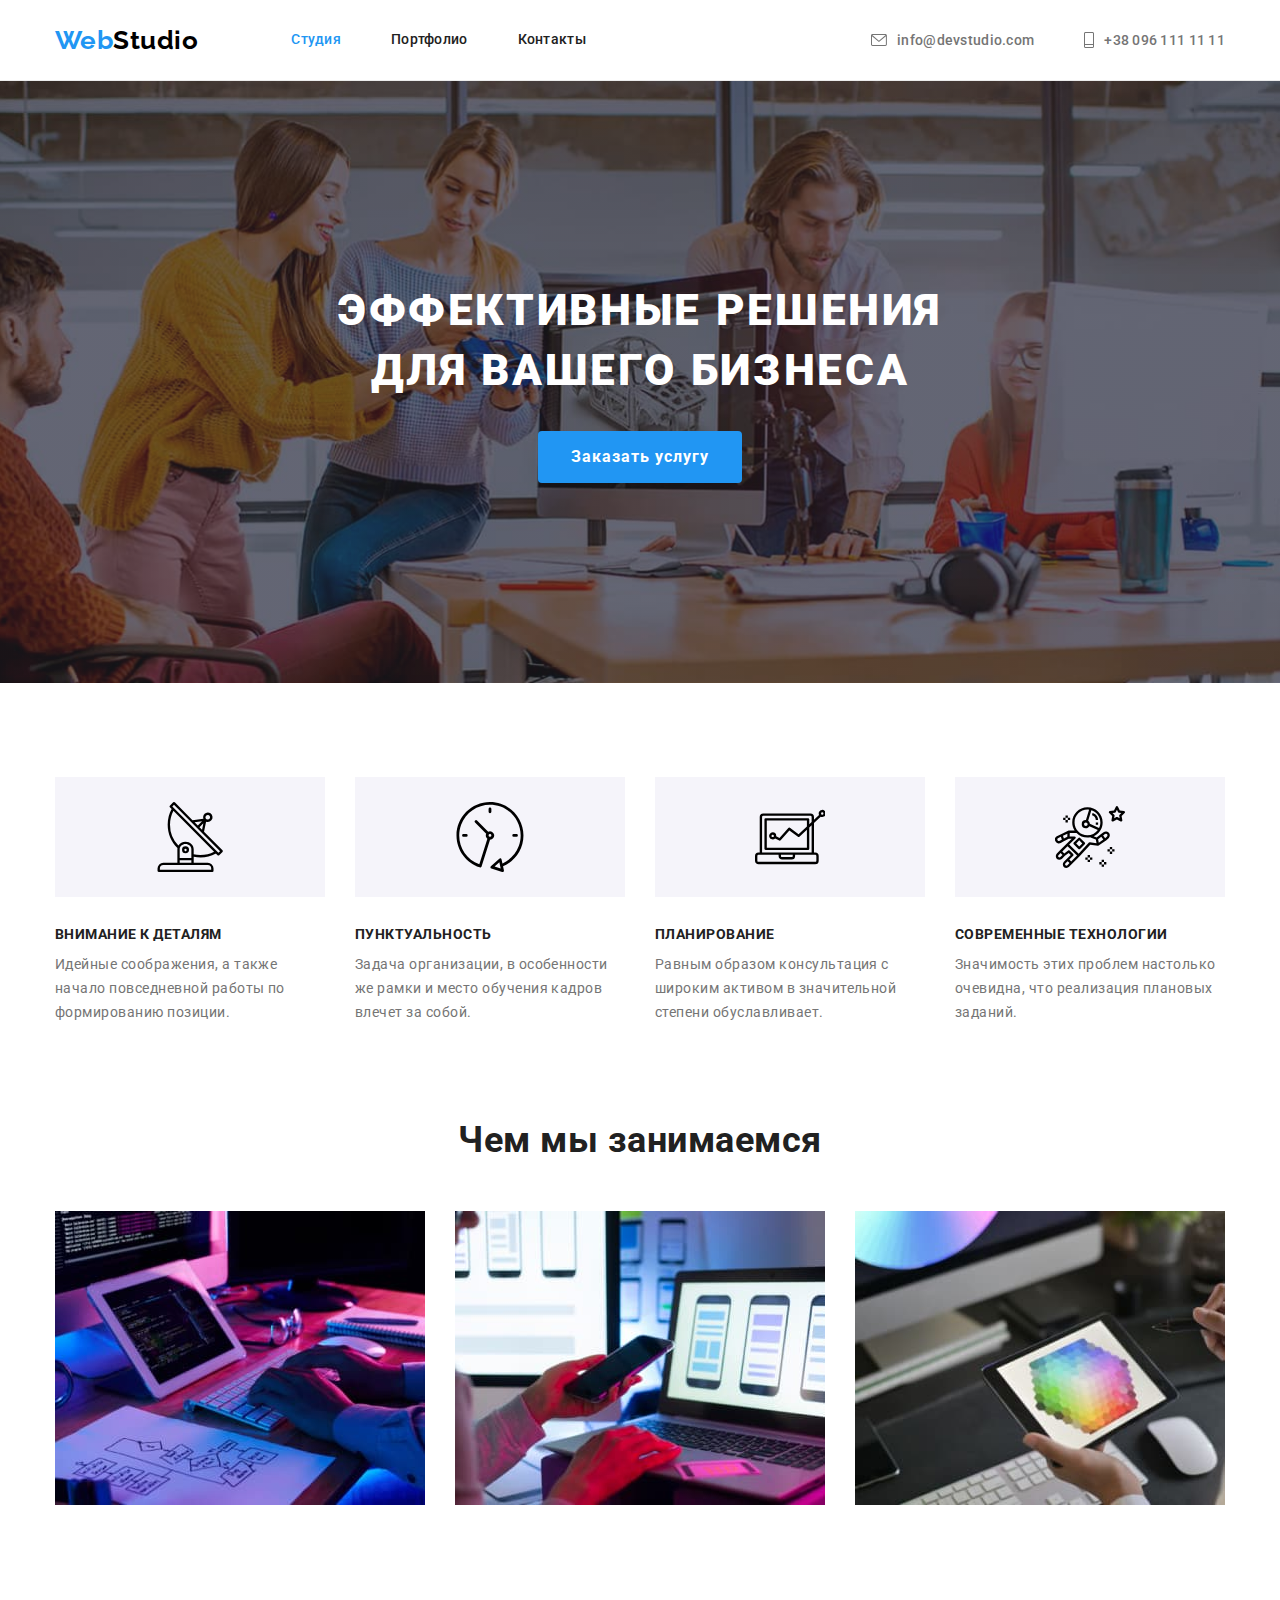
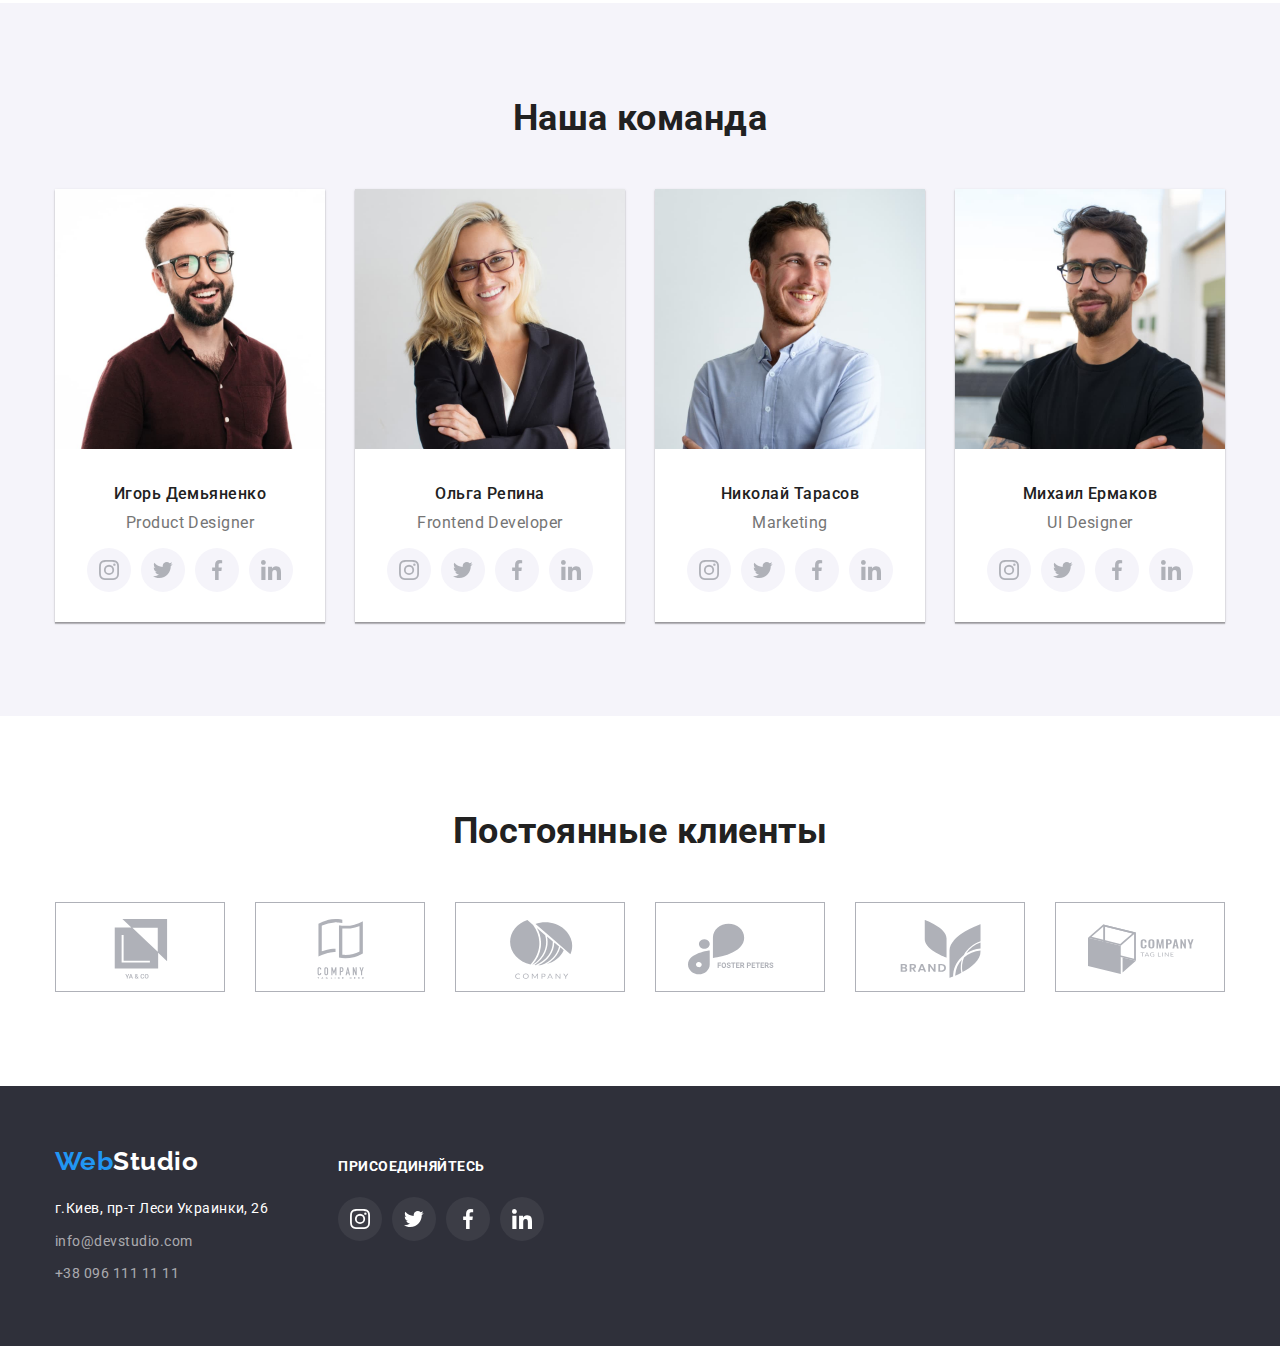
==== commit d0ccc6e1: "Add files via upload" ====
--- a/index.html
+++ b/index.html
@@ -1,310 +1,485 @@
 <!DOCTYPE html>
-<html lang="en">
+<html lang="ru">
   <head>
     <meta charset="UTF-8" />
     <meta http-equiv="X-UA-Compatible" content="IE=edge" />
     <meta name="viewport" content="width=device-width, initial-scale=1.0" />
-    <title>WebStudio 2</title>
-    <!-- Project fonts -->
-    <link
-    rel="stylesheet"
-    href="https://cdnjs.cloudflare.com/ajax/libs/modern-normalize/1.0.0/modern-normalize.min.css"
-  />
+    <title>Студия</title>
     <link rel="preconnect" href="https://fonts.googleapis.com" />
     <link rel="preconnect" href="https://fonts.gstatic.com" crossorigin />
-    <link href="https://fonts.googleapis.com/css2?family=Roboto:wght@400;500;700;900&display=swap" rel="stylesheet"> 
-    <link href="https://fonts.googleapis.com/css2?family=Raleway:wght@700&display=swap" rel="stylesheet"/>
-    <link rel="stylesheet" href="./css/style.css" />
+    <link
+      href="https://fonts.googleapis.com/css2?family=Raleway:wght@700&family=Roboto:wght@400;500;700;900&display=swap"
+      rel="stylesheet"
+    />
+    <link
+      rel="stylesheet"
+      href="https://cdnjs.cloudflare.com/ajax/libs/modern-normalize/1.1.0/modern-normalize.min.css"
+    />
+    <link rel="stylesheet" href="./css/styles.css" />
   </head>
+
   <body>
+    <!-- Шапка -->
     <header class="header">
-      <div class="container header-container">
-      <nav class="navbar">
-        <p class="logo">Web<span style="color:rgb(0, 0, 0)">Studio</span></p>         
-        <ul class="list">
-          <li class="item"><a class="link active " href="./index.html">Студия</a></li>
-          <li class="item"><a class="link " href="./portfolio.html">Портфолио</a></li>
-          <li class="item"><a class="link" href="Контакты">Контакты</a></li>
+      <div class="container nav-flex">
+        <nav class="header-nav">
+          <a class="logo link" href="./index.html"
+            >Web<span class="logo-black">Studio</span></a
+          >
+          <ul class="header-nav-list list">
+            <li class="header-nav-item">
+              <a class="header-nav-link link current" href="./index.html"
+                >Студия</a
+              >
+            </li>
+            <li class="header-nav-item">
+              <a class="header-nav-link link" href="./portfolio.html"
+                >Портфолио</a
+              >
+            </li>
+            <li class="header-nav-item">
+              <a class="header-nav-link link" href="">Контакты</a>
+            </li>
+          </ul>
+        </nav>
+        <ul class="header-contact-list list">
+          <li class="header-contact-item">
+            <a class="header-contact-link link" href="mailto:info@devstudio.com"
+              ><svg class="contact-icon" width="16" height="12">
+                <use href="./images/icons.svg#icon-envelope"></use>
+              </svg>
+              info@devstudio.com</a
+            >
+          </li>
+          <li class="header-contact-item">
+            <a class="header-contact-link link" href="tel:+380961111111"
+              ><svg class="contact-icon" width="10" height="16">
+                <use href="./images/icons.svg#icon-mobile"></use>
+              </svg>
+              +38 096 111 11 11</a
+            >
+          </li>
         </ul>
-      </nav>
-      <ul class="contacts">
- 
-        <li class="contact-item"><a class="contact" href="tel:0961111111"> <svg class="contact-icon" width="16px" heigth="16px">
-          <use href="./icon/sprite.svg#icon-smartphone"></use>
-        </svg>+38 096 111 11 11</a></li>
-
-        <li class="contact-item"><a class="contact" href="mailto:info@devstudio.com"><svg class="contact-icon" width="16px" heigth="16px">
-          <use href="./icon/sprite.svg#icon-envelope"></use>
-        </svg>info@devstudio.com</a></li>
-      </ul>
-     </div>
+      </div>
     </header>
+    <!-- Основной контент -->
     <main>
-     <section class="hero">
-      <div class="container hero-container">
-          <h1 class="hero-title">Эффективные решения для вашего бизнеса</h1>
-          <button type="button" class="button">Заказать услугу</button>
+      <!-- Герой -->
+      <section class="hero">
+        <h1 class="hero-title">Эффективные решения для вашего бизнеса</h1>
+        <button class="hero-btn" type="button">Заказать услугу</button>
+      </section>
+      <!-- Список преимуществ -->
+      <section class="features-section">
+        <div class="container">
+          <!-- h2 Преимущества спрятать в css правильно -->
+          <h2 hidden>Преимущества</h2>
+          <ul class="features-list list">
+            <li class="features-item">
+              <div class="features-icon-fon">
+                <svg class="features-icon" width="70" height="70">
+                  <use href="./images/icons.svg#icon-antenna"></use>
+                </svg>
+              </div>
+
+              <h3 class="features-title">Внимание к деталям</h3>
+              <p class="features-text">
+                Идейные соображения, а также начало повседневной работы по
+                формированию позиции.
+              </p>
+            </li>
+            <li class="features-item">
+              <div class="features-icon-fon">
+                <svg class="features-icon" width="70" height="70">
+                  <use href="./images/icons.svg#icon-clock"></use>
+                </svg>
+              </div>
+
+              <h3 class="features-title">Пунктуальность</h3>
+              <p class="features-text">
+                Задача организации, в особенности же рамки и место обучения
+                кадров влечет за собой.
+              </p>
+            </li>
+            <li class="features-item">
+              <div class="features-icon-fon">
+                <svg class="features-icon" width="70" height="70">
+                  <use href="./images/icons.svg#icon-diagram"></use>
+                </svg>
+              </div>
+
+              <h3 class="features-title">Планирование</h3>
+              <p class="features-text">
+                Равным образом консультация с широким активом в значительной
+                степени обуславливает.
+              </p>
+            </li>
+            <li class="features-item">
+              <div class="features-icon-fon">
+                <svg class="features-icon" width="70" height="70">
+                  <use href="./images/icons.svg#icon-astronaut"></use>
+                </svg>
+              </div>
+
+              <h3 class="features-title">Современные технологии</h3>
+              <p class="features-text">
+                Значимость этих проблем настолько очевидна, что реализация
+                плановых заданий.
+              </p>
+            </li>
+          </ul>
         </div>
-       
-        </section>
-    
-
-      <section class="about-section">
-        <div class="container"><ul class="list-items">
-          <li class="list-item">
-            <div class="icon"><svg  width="70px" heigth="70px">
-              <use href="./icon/sprite.svg#icon-antenna"></use>
-            </svg></div>
-            <h3 class="subheader">Внимание к деталям</h3>
-            <p class="description">Идейные соображения, а также начало повседневной работы по формированию позиции.</p>
-          </li>
-          <li class="list-item">
-            <div class="icon"><svg width="70px" heigth="70px">
-              <use href="./icon/sprite.svg#icon-clock"></use>
-            </svg></div>
-            <h3 class="subheader">Пунктуальность</h3>
-            <p class="description">Задача организации, в особенности же рамки и место обучения кадров влечет за собой.</p>
-          </li>
-          <li class="list-item">
-            <div class="icon"><svg width="70px" heigth="70px">
-              <use href="./icon/sprite.svg#icon-diagram"></use>
-            </svg></div>
-            <h3 class="subheader">Планирование</h3>
-            <p class="description">Равным образом консультация с широким активом в значительной степени обуславливает.</p>
-          </li>
-          <li class="list-item">
-            <div class="icon"><svg width="70px" heigth="70px">
-              <use href="./icon/sprite.svg#icon-astronaut"></use>
-            </svg></div>
-            <h3 class="subheader">Современные технологии</h3>
-            <p class="description">Значимость этих проблем настолько очевидна, что реализация плановых заданий.</p>
-          </li>
-        </ul></div>
       </section>
-        
-      <section class="img-group section">
+      <!-- Список занятий -->
+      <section class="work-section">
         <div class="container">
-          <h2 class="title">Чем мы занимаемся</h2>
-          <ul class="img-list">
-            <li class="img"><img src="./images/planshet.jpg" alt="Создаем современные веб сайты"/></li>
-            <li class="img"><img src="./images/phone.jpg" alt="Интегрируем под работу на мобильных устройствах"/>
-            </li>
-            <li class="img"><img src="./images/keyboard.jpg" alt="Оформляем веб дизайн"/></li>
-          </ul></div>
+          <h2 class="section-title">Чем мы занимаемся</h2>
+          <ul class="work-list list">
+            <li class="work-item">
+              <img
+                src="./images/box1.jpg"
+                alt="сотрудник создает программу"
+                width="370"
+                height="294"
+              />
+            </li>
+            <li class="work-item">
+              <img
+                src="./images/box2.jpg"
+                alt="сотрудник создает мобильное приложение"
+                width="370"
+                height="294"
+              />
+            </li>
+            <li class="work-item">
+              <img
+                src="./images/box3.jpg"
+                alt="веб-дизайнер выбирает палитру"
+                width="370"
+                height="294"
+              />
+            </li>
+          </ul>
+        </div>
       </section>
-      <section class="member-section section">
-        <div class="container"><h2 class="title">Наша команда</h2>
-          <ul class="team-cards">
-            <li class="team-card" >
-              <img class="img-member" src="./images/igor.jpg" alt="Игорь Демьяненко"/>
-              <div class="member-info"><h3 class="member-name">Игорь Демьяненко</h3>
-                <p class="member-role">Product Designer</p>
-               <ul class="social-links">
-                  <li class="social-link">                      <a href="https://instagram.com">
-                      <svg width="20" heigth="20">
-                        <use href="./icon/sprite.svg#icon-instagram"></use>
-                      </svg>
-                    </a>
-                  </li>
-                  <li class="social-link">                      <a href="https://twitter.com">
-                      <svg width="20px" heigth="20px">
-                        <use href="./icon/sprite.svg#icon-twitter"></use>
-                      </svg>
-                    </a>
-                  </li>
-                  <li class="social-link">                      <a href="https://facebook.com">
-                      <svg width="20" heigth="20">
-                        <use href="./icon/sprite.svg#icon-facebook"></use>
-                      </svg>
-                    </a>
-                  </li>
-                  <li class="social-link">
-                    <a  href="https://linkedin.com">
-                      <svg class='soc-link' width="20" heigth="20">
-                        <use href="./icon/sprite.svg#icon-linkedin"></use>
-                      </svg>
-                    </a>
-                  </li>
-                </ul></div>
-               
-                         </li>
-      
-            <li class="team-card">  
-              <img class="img-member" src="./images/olga.jpg" alt="Ольга Репина" />
-             <div class="member-info"><h3 class="member-name">Ольга Репина</h3>
-              <p class="member-role">Frontend Developer</p>    <ul class="social-links">
-                <li class="social-link">                      <a href="">
-                    <svg width="20" heigth="20">
-                      <use href="./icon/sprite.svg#icon-instagram"></use>
-                    </svg>
-                  </a>
-                </li>
-                <li class="social-link">                      <a href="https://twitter.com">
-                    <svg width="20px" heigth="20px">
-                      <use href="./icon/sprite.svg#icon-twitter"></use>
-                    </svg>
-                  </a>
-                </li>
-                <li class="social-link">                      <a href="https://facebook.com">
-                    <svg width="20" heigth="20">
-                      <use href="./icon/sprite.svg#icon-facebook"></use>
-                    </svg>
-                  </a>
-                </li>
-                <li class="social-link">
-                  <a  href="https://linkedin.com">
-                    <svg class='soc-link' width="20" heigth="20">
-                      <use href="./icon/sprite.svg#icon-linkedin"></use>
-                    </svg>
-                  </a>
-                </li>
-              </ul></div>
-             
-                       </li>
-  
-            <li class="team-card">                  
-              <img class="img-member" src="./images/nik.jpg" alt="Николай Тарасов" />
-              <div class="member-info"><h3 class="member-name">Николай Тарасов</h3>
-                <p class="member-role">Marketing</p>    <ul class="social-links">
-                  <li class="social-link">                      <a href="https://instagram.com">
-                      <svg width="20" heigth="20">
-                        <use href="./icon/sprite.svg#icon-instagram"></use>
-                      </svg>
-                    </a>
-                  </li>
-                  <li class="social-link">                      <a href="https://twitter.com">
-                      <svg width="20px" heigth="20px">
-                        <use href="./icon/sprite.svg#icon-twitter"></use>
-                      </svg>
-                    </a>
-                  </li>
-                  <li class="social-link">                      <a href="https://facebook.com">
-                      <svg width="20" heigth="20">
-                        <use href="./icon/sprite.svg#icon-facebook"></use>
-                      </svg>
-                    </a>
-                  </li>
-                  <li class="social-link">
-                    <a  href="https://linkedin.com">
-                      <svg class='soc-link' width="20" heigth="20">
-                        <use href="./icon/sprite.svg#icon-linkedin"></use>
-                      </svg>
-                    </a>
-                  </li>
-                </ul></div>
-               
-                         </li>
-  
-            <li class="team-card">
-              <img  class="img-member" src="./images/misha.jpg" alt="Михаил Ермаков"/>
-              <div class="member-info"><h3 class="member-name">Михаил Ермаков</h3>
-                <p class="member-role">UI Designer</p>    <ul class="social-links">
-                  <li class="social-link">                      <a href="">
-                      <svg width="20" heigth="20">
-                        <use href="./icon/sprite.svg#icon-instagram"></use>
-                      </svg>
-                    </a>
-                  </li>
-                  <li class="social-link">                      <a href="https://instagram.com">
-                      <svg width="20px" heigth="20px">
-                        <use href="./icon/sprite.svg#icon-twitter"></use>
-                      </svg>
-                    </a>
-                  </li>
-                  <li class="social-link">                      <a href="https://facebook.com">
-                      <svg width="20" heigth="20">
-                        <use href="./icon/sprite.svg#icon-facebook"></use>
-                      </svg>
-                    </a>
-                  </li>
-                  <li class="social-link">
-                    <a  href="https://linkedin.com">
-                      <svg class='soc-link' width="20" heigth="20">
-                        <use href="./icon/sprite.svg#icon-linkedin"></use>
-                      </svg>
-                    </a>
-                  </li>
-                </ul></div>
-               
-                         </li>
-          </ul></div>
-        
+      <!-- Команда -->
+      <section class="team-section">
+        <div class="container">
+          <h2 class="section-title">Наша команда</h2>
+          <ul class="team-list list">
+            <li class="team-item">
+              <img
+                src="./images/img1.jpg"
+                alt="фото Игоря Демьяненко"
+                width="270"
+                height="260"
+              />
+              <div class="team-workers">
+                <h3 class="team-worker">Игорь Демьяненко</h3>
+                <p class="team-profession" lang="en">Product Designer</p>
+                <ul class="team-social-list list">
+                  <li class="team-social-item">
+                    <a class="team-social-link link" href="">
+                      <svg class="team-social-icon" width="20" height="20">
+                        <use href="./images/icons.svg#icon-instagram"></use>
+                      </svg>
+                    </a>
+                  </li>
+
+                  <li class="team-social-item">
+                    <a class="team-social-link link" href="">
+                      <svg class="team-social-icon" width="20" height="20">
+                        <use href="./images/icons.svg#icon-twitter"></use>
+                      </svg>
+                    </a>
+                  </li>
+
+                  <li class="team-social-item">
+                    <a class="team-social-link link" href="">
+                      <svg class="team-social-icon" width="20" height="20">
+                        <use href="./images/icons.svg#icon-facebook"></use>
+                      </svg>
+                    </a>
+                  </li>
+
+                  <li class="team-social-item">
+                    <a class="team-social-link link" href="">
+                      <svg class="team-social-icon" width="20" height="20">
+                        <use href="./images/icons.svg#icon-linkedin"></use>
+                      </svg>
+                    </a>
+                  </li>
+                </ul>
+              </div>
+            </li>
+
+            <li class="team-item">
+              <img
+                src="./images/img2.jpg"
+                alt="фото Ольги Репиной"
+                width="270"
+                height="260"
+              />
+              <div class="team-workers">
+                <h3 class="team-worker">Ольга Репина</h3>
+                <p class="team-profession" lang="en">Frontend Developer</p>
+                <ul class="team-social-list list">
+                  <li class="team-social-item">
+                    <a class="team-social-link link" href="">
+                      <svg class="team-social-icon" width="20" height="20">
+                        <use href="./images/icons.svg#icon-instagram"></use>
+                      </svg>
+                    </a>
+                  </li>
+
+                  <li class="team-social-item">
+                    <a class="team-social-link link" href="">
+                      <svg class="team-social-icon" width="20" height="20">
+                        <use href="./images/icons.svg#icon-twitter"></use>
+                      </svg>
+                    </a>
+                  </li>
+
+                  <li class="team-social-item">
+                    <a class="team-social-link link" href="">
+                      <svg class="team-social-icon" width="20" height="20">
+                        <use href="./images/icons.svg#icon-facebook"></use>
+                      </svg>
+                    </a>
+                  </li>
+
+                  <li class="team-social-item">
+                    <a class="team-social-link link" href="">
+                      <svg class="team-social-icon" width="20" height="20">
+                        <use href="./images/icons.svg#icon-linkedin"></use>
+                      </svg>
+                    </a>
+                  </li>
+                </ul>
+              </div>
+            </li>
+            <li class="team-item">
+              <img
+                src="./images/img3.jpg"
+                alt="фото Николая Тарасова"
+                width="270"
+                height="260"
+              />
+              <div class="team-workers">
+                <h3 class="team-worker">Николай Тарасов</h3>
+                <p class="team-profession" lang="en">Marketing</p>
+                <ul class="team-social-list list">
+                  <li class="team-social-item">
+                    <a class="team-social-link link" href="">
+                      <svg class="team-social-icon" width="20" height="20">
+                        <use href="./images/icons.svg#icon-instagram"></use>
+                      </svg>
+                    </a>
+                  </li>
+
+                  <li class="team-social-item">
+                    <a class="team-social-link link" href="">
+                      <svg class="team-social-icon" width="20" height="20">
+                        <use href="./images/icons.svg#icon-twitter"></use>
+                      </svg>
+                    </a>
+                  </li>
+
+                  <li class="team-social-item">
+                    <a class="team-social-link link" href="">
+                      <svg class="team-social-icon" width="20" height="20">
+                        <use href="./images/icons.svg#icon-facebook"></use>
+                      </svg>
+                    </a>
+                  </li>
+
+                  <li class="team-social-item">
+                    <a class="team-social-link link" href="">
+                      <svg class="team-social-icon" width="20" height="20">
+                        <use href="./images/icons.svg#icon-linkedin"></use>
+                      </svg>
+                    </a>
+                  </li>
+                </ul>
+              </div>
+            </li>
+            <li class="team-item">
+              <img
+                src="./images/img4.jpg"
+                alt="фото Михаила Ермакова"
+                width="270"
+                height="260"
+              />
+              <div class="team-workers">
+                <h3 class="team-worker">Михаил Ермаков</h3>
+                <p class="team-profession" lang="en">UI Designer</p>
+                <ul class="team-social-list list">
+                  <li class="team-social-item">
+                    <a class="team-social-link link" href="">
+                      <svg class="team-social-icon" width="20" height="20">
+                        <use href="./images/icons.svg#icon-instagram"></use>
+                      </svg>
+                    </a>
+                  </li>
+
+                  <li class="team-social-item">
+                    <a class="team-social-link link" href="">
+                      <svg class="team-social-icon" width="20" height="20">
+                        <use href="./images/icons.svg#icon-twitter"></use>
+                      </svg>
+                    </a>
+                  </li>
+
+                  <li class="team-social-item">
+                    <a class="team-social-link link" href="">
+                      <svg class="team-social-icon" width="20" height="20">
+                        <use href="./images/icons.svg#icon-facebook"></use>
+                      </svg>
+                    </a>
+                  </li>
+
+                  <li class="team-social-item">
+                    <a class="team-social-link link" href="">
+                      <svg class="team-social-icon" width="20" height="20">
+                        <use href="./images/icons.svg#icon-linkedin"></use>
+                      </svg>
+                    </a>
+                  </li>
+                </ul>
+              </div>
+            </li>
+          </ul>
+        </div>
+      </section>
+      <!-- Клиенты -->
+      <section class="client-section">
+        <div class="container">
+          <h2 class="client-title">Постоянные клиенты</h2>
+          <ul class="client-list list">
+            <li class="client-item">
+              <a class="client-link link" href="">
+                <svg class="client-icon" width="106" height="60">
+                  <use href="./images/icons.svg#icon-yaco"></use>
+                </svg>
+              </a>
+            </li>
+
+            <li class="client-item">
+              <a class="client-link link" href="">
+                <svg class="client-icon" width="106" height="60">
+                  <use href="./images/icons.svg#icon-company"></use>
+                </svg>
+              </a>
+            </li>
+
+            <li class="client-item">
+              <a class="client-link link" href="">
+                <svg class="client-icon" width="106" height="60">
+                  <use href="./images/icons.svg#icon-company2"></use>
+                </svg>
+              </a>
+            </li>
+
+            <li class="client-item">
+              <a class="client-link link" href="">
+                <svg class="client-icon" width="106" height="60">
+                  <use href="./images/icons.svg#icon-foster"></use>
+                </svg>
+              </a>
+            </li>
+
+            <li class="client-item">
+              <a class="client-link link" href="">
+                <svg class="client-icon" width="106" height="60">
+                  <use href="./images/icons.svg#icon-brand"></use>
+                </svg>
+              </a>
+            </li>
+
+            <li class="client-item">
+              <a class="client-link link" href="">
+                <svg class="client-icon" width="106" height="60">
+                  <use href="./images/icons.svg#icon-tag"></use>
+                </svg>
+              </a>
+            </li>
+          </ul>
+        </div>
       </section>
     </main>
-    <section class="clients container">
-      <h1 class="clients-title">Постоянные клиенты</h1>
-      <ul class="clients-list">
-        <li class="client-item"><svg width="41" heigth="47">
-          <use href="./icon/clients.svg#Union"></use>
-        </svg></li>
-        <li class="client-item"><svg width="40" heigth="41">
-          <use href="./icon/clients.svg#company"></use>
-        </svg></li>
-        <li class="client-item"><svg width="43" heigth="41">
-          <use href="./icon/clients.svg#icon-Object"></use>
-        </svg></li>
-        <li class="client-item"><svg width="85" heigth="41">
-          <use href="./icon/clients.svg#foster"></use>
-        </svg></li>       
-        <li class="client-item"><svg width="85" heigth="41">
-          <use href="./icon/clients.svg#icon-Object1"></use>
-        </svg></li>  
-        <li class="client-item"><svg width="85" heigth="41">
-          <use href="./icon/clients.svg#icon-group2"></use>
-        </svg></li>       
-      </ul>
-      
-    </section>
-
+    <!-- Подвал -->
     <footer class="footer">
-      <div class="container footer-container">
-        
-      <div class="adress-wrap">  <p class="footer-logo">Web<span style="color:white">Studio</span></p>
-        <address>
-          <ul class="footer-contacts">
-          <li class="adress-item"><p class="adress">г. Киев, пр-т Леси Украинки, 26</p></li>
-         <li class="adress-item"><a  class="email" href="mailto:info@example.com">info@example.com</a></li> 
-          <li class="adress-item"><a class="phone" href="tel:0961111111">+38 096 111 11 11</a></li>
-        </ul>
-        </address>
-</div>        
-<div ><p class="join"> Присоеденяйтесь!</p>
-  <ul class="social-links">
-   
-    <li class="social-link-footer">                      <a href="https://instagram.com">
-        <svg width="20" heigth="20">
-          <use href="./icon/sprite.svg#icon-instagram"></use>
-        </svg>
-      </a>
-    </li>
-    <li class="social-link-footer">                      <a href="https://twitter.com">
-        <svg width="20px" heigth="20px">
-          <use href="./icon/sprite.svg#icon-twitter"></use>
-        </svg>
-      </a>
-    </li>
-    <li class="social-link-footer">                      <a href="https://facebook.com">
-        <svg width="20" heigth="20">
-          <use href="./icon/sprite.svg#icon-facebook"></use>
-        </svg>
-      </a>
-    </li>
-    <li class="social-link-footer">
-      <a  href="https://linkedin.com">
-        <svg class='soc-link' width="20" heigth="20">
-          <use href="./icon/sprite.svg#icon-linkedin"></use>
-        </svg>
-      </a>
-    </li>
-  </ul></div>
-        
-        
-      </div>  
-   
-       
-   
-       
-      
+      <div class="container">
+        <div class="footer-flex">
+          <div class="footer-contacts-flex">
+            <a class="logo link" href="./index.html"
+              >Web<span class="logo-white">Studio</span>
+            </a>
+            <!-- Список контактов -->
+            <address class="footer-contact">
+              <ul class="footer-contact-list list">
+                <li class="footer-contact-item">
+                  <a
+                    class="footer-contact-link address link"
+                    href="https://goo.gl/maps/CdvJLRiEL6Q8Smko8"
+                    target="_blank"
+                    rel="noreferrer noopener"
+                    >г.Киев, пр-т Леси Украинки, 26</a
+                  >
+                </li>
+                <li class="footer-contact-item">
+                  <a
+                    class="footer-contact-link link"
+                    href="mailto:info@devstudio.com"
+                    >info@devstudio.com</a
+                  >
+                </li>
+                <li class="footer-contact-item">
+                  <a class="footer-contact-link link" href="tel:+380961111111"
+                    >+38 096 111 11 11</a
+                  >
+                </li>
+              </ul>
+            </address>
+          </div>
+          <div class="footer-social-flex">
+            <p class="footer-social-text">Присоединяйтесь</p>
+            <ul class="footer-social-list list">
+              <li class="footer-social-item">
+                <a class="footer-social-link" href="">
+                  <svg class="footer-social-icon" width="20" height="20">
+                    <use href="./images/icons.svg#icon-instagram"></use>
+                  </svg>
+                </a>
+              </li>
+
+              <li class="footer-social-item">
+                <a class="footer-social-link" href="">
+                  <svg class="footer-social-icon" width="20" height="20">
+                    <use href="./images/icons.svg#icon-twitter"></use>
+                  </svg>
+                </a>
+              </li>
+
+              <li class="footer-social-item">
+                <a class="footer-social-link" href="">
+                  <svg class="footer-social-icon" width="20" height="20">
+                    <use href="./images/icons.svg#icon-facebook"></use>
+                  </svg>
+                </a>
+              </li>
+
+              <li class="footer-social-item">
+                <a class="footer-social-link" href="">
+                  <svg class="footer-social-icon" width="20" height="20">
+                    <use href="./images/icons.svg#icon-linkedin"></use>
+                  </svg>
+                </a>
+              </li>
+            </ul>
+          </div>
+        </div>
+      </div>
     </footer>
   </body>
 </html>
--- a/css/styles.css
+++ b/css/styles.css
@@ -0,0 +1,584 @@
+:root {
+  --primary-text-color: #212121;
+  --secondary-text-color: #757575;
+  --white-text-color: #ffffff;
+  --accent-color: #2196f3;
+  --black-logo-color: #000000;
+  --footer-text-color: rgba(255, 255, 255, 0.6);
+  --white-background-color: #ffffff;
+  --hero-background-color: #2f303a;
+  --team-background-color: #f5f4fa;
+}
+
+body {
+  font-family: "Roboto", sans-serif;
+  letter-spacing: 0.03em;
+  background-color: var(--white-background-color);
+  color: var(--primary-text-color);
+}
+
+/* убираем точки списков */
+.list {
+  list-style: none;
+}
+
+/* убираем подчеркивание ссылок */
+.link {
+  text-decoration: none;
+}
+
+/* глобальный сброс margin, padding */
+h1,
+h2,
+h3,
+h4,
+h5,
+h6,
+p,
+ul {
+  margin: 0;
+  padding: 0;
+}
+
+.container {
+  width: 1200px;
+  margin-left: auto;
+  margin-right: auto;
+  padding-left: 15px;
+  padding-right: 15px;
+}
+
+.logo {
+  font-family: "Raleway", sans-serif;
+  font-weight: 700;
+  font-size: 26px;
+  line-height: 1.19;
+  color: var(--accent-color);
+  align-items: center;
+  text-align: center;
+}
+
+.section-title {
+  font-weight: 700;
+  font-size: 36px;
+  line-height: 1.17;
+  text-align: center;
+  color: var(--primary-text-color);
+}
+
+.features-icon-fon {
+  display: flex;
+  width: 270px;
+  height: 120px;
+  align-items: center;
+  justify-content: center;
+  flex-direction: column;
+  margin-bottom: 30px;
+
+  background-color: var(--team-background-color);
+}
+
+.footer-contact-link {
+  font-style: normal;
+  font-size: 14px;
+  line-height: 1.71;
+  color: var(--footer-text-color);
+}
+
+.footer-contact-link:hover,
+.footer-contact-link:focus {
+  color: var(--accent-color);
+}
+
+/* ------------ШАПКА-------------- */
+
+.header {
+  border-bottom: 1px solid #ececec;
+}
+
+.nav-flex {
+  display: flex;
+  align-items: center;
+}
+
+.header-nav {
+  display: flex;
+  align-items: center;
+}
+.logo-black {
+  color: var(--black-logo-color);
+}
+
+.header-nav-list {
+  display: flex;
+  margin-left: 93px;
+}
+
+.header-nav-item:not(:last-child) {
+  margin-right: 50px;
+}
+
+.header-nav-link {
+  display: block;
+  padding-top: 32px;
+  padding-bottom: 32px;
+
+  font-weight: 500;
+  font-size: 14px;
+  line-height: 1.14;
+  letter-spacing: 0.02em;
+  color: var(--primary-text-color);
+}
+
+.header-contact-list {
+  display: flex;
+  margin-left: auto;
+}
+
+.header-contact-item + .header-contact-item {
+  margin-left: 50px;
+}
+
+.header-contact-link {
+  display: inline-flex;
+  padding: 32px 0px 32px;
+  color: var(--secondary-text-color);
+  align-items: center;
+
+  font-weight: 500;
+  font-size: 14px;
+  line-height: 16px;
+  letter-spacing: 0.02em;
+  color: var(--secondary-text-color);
+}
+
+.contact-icon {
+  margin-right: 10px;
+  fill: currentColor;
+}
+
+.header-nav-link:hover,
+.header-nav-link:focus,
+.header-contact-link:hover,
+.header-contact-link:focus {
+  color: var(--accent-color);
+}
+
+.header-nav-link.current {
+  color: var(--accent-color);
+}
+
+/* ------------ГЕРОЙ-------------- */
+
+.hero {
+  padding-top: 200px;
+  padding-bottom: 200px;
+
+  max-width: 1600px;
+  min-height: 600px;
+  margin-left: auto;
+  margin-right: auto;
+
+  background-image: linear-gradient(
+      to right,
+      rgba(47, 48, 58, 0.4),
+      rgba(47, 48, 58, 0.4)
+    ),
+    url(../images/hero.jpg);
+  background-color: var(--hero-background-color);
+  background-repeat: no-repeat;
+  background-position: center;
+  background-size: cover;
+
+  text-align: center;
+}
+
+.hero-title {
+  margin-bottom: 30px;
+  margin-left: auto;
+  margin-right: auto;
+  max-width: 696px;
+
+  font-weight: 900;
+  font-size: 44px;
+  line-height: 1.36;
+  letter-spacing: 0.06em;
+  text-transform: uppercase;
+  color: var(--white-text-color);
+}
+
+.hero-btn {
+  display: inline-block;
+  min-width: 200px;
+  border-radius: 4px;
+  border: 1px solid transparent;
+  padding: 10px 32px;
+
+  background-color: var(--accent-color);
+  color: var(--white-text-color);
+
+  font-family: "Roboto", sans-serif;
+  font-weight: 700;
+  font-size: 16px;
+  line-height: 1.88;
+  align-items: center;
+  text-align: center;
+  letter-spacing: 0.06em;
+  cursor: pointer;
+}
+
+.hero-btn:hover,
+.hero-btn:focus {
+  background-color: var(--white-text-color);
+  color: var(--accent-color);
+}
+
+/* ------------ПРЕИМУЩЕСТВА-------------- */
+
+.features-section {
+  padding-top: 94px;
+  padding-bottom: 94px;
+}
+
+.features-list {
+  display: flex;
+}
+
+.features-item:not(:last-child) {
+  margin-right: 30px;
+  max-width: 270px;
+}
+
+.features-icon {
+  align-items: center;
+}
+
+.features-title {
+  margin-bottom: 10px;
+
+  font-weight: 700;
+  font-size: 14px;
+  line-height: 1.14;
+  text-transform: uppercase;
+}
+
+.features-text {
+  font-size: 14px;
+  line-height: 1.71;
+
+  color: var(--secondary-text-color);
+}
+
+/* ------------СПИСОК ЗАНЯТИЙ-------------- */
+.work-section {
+  padding-bottom: 94px;
+}
+
+.work-list {
+  display: flex;
+}
+
+.work-item:not(:last-child) {
+  margin-right: 30px;
+}
+
+.section-title {
+  margin-bottom: 50px;
+}
+/* ----------------КОМАНДА----------------- */
+
+.team-section {
+  padding-top: 94px;
+  padding-bottom: 94px;
+
+  background-color: var(--team-background-color);
+}
+
+.team-list {
+  display: flex;
+}
+
+.team-item {
+  box-shadow: 0px 1px 3px rgba(0, 0, 0, 0.12), 0px 1px 1px rgba(0, 0, 0, 0.14),
+    0px 2px 1px rgba(0, 0, 0, 0.2);
+  background-color: var(--white-background-color);
+}
+
+.team-item:not(:last-child) {
+  margin-right: 30px;
+}
+
+.team-workers {
+  padding: 30px 0px;
+}
+
+.team-worker {
+  font-weight: 500;
+  font-size: 16px;
+  line-height: 1.19;
+  text-align: center;
+}
+
+.team-profession {
+  margin-top: 10px;
+
+  font-size: 16px;
+  line-height: 1.19;
+  text-align: center;
+  color: var(--secondary-text-color);
+}
+
+.team-social-list {
+  display: flex;
+  padding: 0px 32px;
+  margin-top: 16px;
+  list-style: none;
+  justify-content: space-between;
+  align-items: center;
+}
+
+.team-social-item {
+  width: 44px;
+  height: 44px;
+}
+
+.team-social-link {
+  width: 44px;
+  height: 44px;
+  display: block;
+  border-radius: 50%;
+  color: #afb1b8;
+  background-color: #f5f4fa;
+}
+
+.team-social-link:hover,
+.team-social-link:focus {
+  color: #ffffff;
+  background-color: var(--accent-color);
+}
+
+.team-social-icon {
+  margin: 12px 0px 0px 12px;
+  fill: currentColor;
+}
+
+/* ---------------КЛИЕНТЫ---------------- */
+.client-section {
+  padding-top: 94px;
+  padding-bottom: 94px;
+}
+
+.client-title {
+  margin-bottom: 50px;
+
+  font-weight: 700;
+  font-size: 36px;
+  line-height: 1.17;
+  text-align: center;
+}
+
+.client-list {
+  display: flex;
+  padding: 0;
+  margin: 0;
+  list-style: none;
+  justify-content: space-between;
+  align-items: center;
+}
+
+.client-item {
+  width: 170px;
+  height: 90px;
+}
+
+.client-item:not(:last-child) {
+  margin-right: 30px;
+}
+
+.client-link {
+  width: 170px;
+  height: 90px;
+  display: block;
+  border: 1px solid #afb1b8;
+  color: #afb1b8;
+  background-color: #fff;
+  padding: 16px 32px;
+}
+
+.client-link:hover,
+.client-link:focus {
+  color: var(--accent-color);
+  border-color: var(--accent-color);
+}
+
+.client-icon {
+  fill: currentColor;
+}
+
+.client-item:hover,
+.client-item:focus {
+  color: var(--accent-color);
+  border-color: var(--accent-color);
+}
+
+/* ----------------ПОДВАЛ----------------- */
+
+.footer {
+  padding-top: 60px;
+  padding-bottom: 60px;
+  background-color: var(--hero-background-color);
+}
+
+.footer-flex {
+  display: flex;
+  margin: 0;
+  padding: 0;
+  list-style: none;
+}
+
+.footer-social-text {
+  padding: 20px 0px 10px 0px;
+  margin-bottom: 20px;
+  font-weight: 700;
+  font-size: 14px;
+  line-height: 1.14px;
+  text-transform: uppercase;
+  color: var(--white-text-color);
+}
+
+.footer-social-flex {
+  margin-left: 70px;
+  width: 206px;
+}
+
+.footer-social-list {
+  display: flex;
+  padding: 0;
+  margin-top: 0;
+  list-style: none;
+  justify-content: space-between;
+  align-items: center;
+}
+
+.footer-social-item {
+  width: 44px;
+  height: 44px;
+}
+
+.footer-social-link {
+  width: 44px;
+  height: 44px;
+  display: block;
+  border-radius: 50%;
+  color: #ffffff;
+  background-color: #ffffff10;
+}
+
+.footer-social-link:hover,
+.footer-social-link:focus {
+  color: #ffffff;
+  background-color: var(--accent-color);
+}
+
+.footer-social-icon {
+  margin: 12px 0px 0px 12px;
+  fill: currentColor;
+}
+
+.logo-white {
+  color: var(--white-text-color);
+}
+
+.footer-contact {
+  margin-top: 20px;
+}
+.footer-contact-link.address {
+  color: var(--white-text-color);
+}
+
+.footer-contact-item,
+.footer-contact-item {
+  margin-top: 9px;
+}
+
+/* ---------------------------------------------- */
+/* --------------------ПОРТФОЛИО----------------- */
+/* ---------------------------------------------- */
+
+.portfolio-section {
+  padding-top: 94px;
+  padding-bottom: 94px;
+}
+
+.portfolio-btn-list {
+  display: flex;
+  justify-content: center;
+  margin-bottom: 50px;
+}
+
+.portfolio-btn-item:not(:last-child) {
+  margin-right: 8px;
+}
+
+.portfolio-btn {
+  display: inline-block;
+  min-width: 73px;
+  border-radius: 4px;
+  border: 1px solid transparent;
+  padding: 6px 22px;
+
+  font-family: "Roboto", sans-serif;
+  font-weight: 500;
+  font-size: 16px;
+  line-height: 1.63;
+  letter-spacing: 0.03em;
+  text-align: center;
+  background-color: var(--team-background-color);
+  color: var(--primary-text-color);
+  cursor: pointer;
+}
+
+.portfolio-btn:hover,
+.portfolio-btn:focus {
+  background-color: var(--accent-color);
+  color: var(--white-text-color);
+  box-shadow: 0px 3px 1px rgba(0, 0, 0, 0.1), 0px 1px 2px rgba(0, 0, 0, 0.08),
+    0px 2px 2px rgba(0, 0, 0, 0.12);
+}
+
+.portfolio-list {
+  display: flex;
+  flex-wrap: wrap;
+  margin: -15px;
+}
+
+.portfolio-item {
+  margin: 15px;
+}
+
+.portfolio-item:hover,
+.portfolio-item:focus {
+  box-shadow: 0px 3px 1px rgba(0, 0, 0, 0.1), 0px 1px 2px rgba(0, 0, 0, 0.08),
+    0px 2px 2px rgba(0, 0, 0, 0.12);
+}
+
+.portfolio-border {
+  border: 1px solid #eeeeee;
+  border-top: transparent;
+  padding: 20px 24px;
+}
+
+.portfolio-list-title {
+  font-weight: 700;
+  font-size: 18px;
+  line-height: 2;
+  letter-spacing: 0.06em;
+}
+
+.portfolio-list-text {
+  margin-top: 4px;
+
+  font-size: 16px;
+  line-height: 1.87;
+  color: var(--secondary-text-color);
+}
